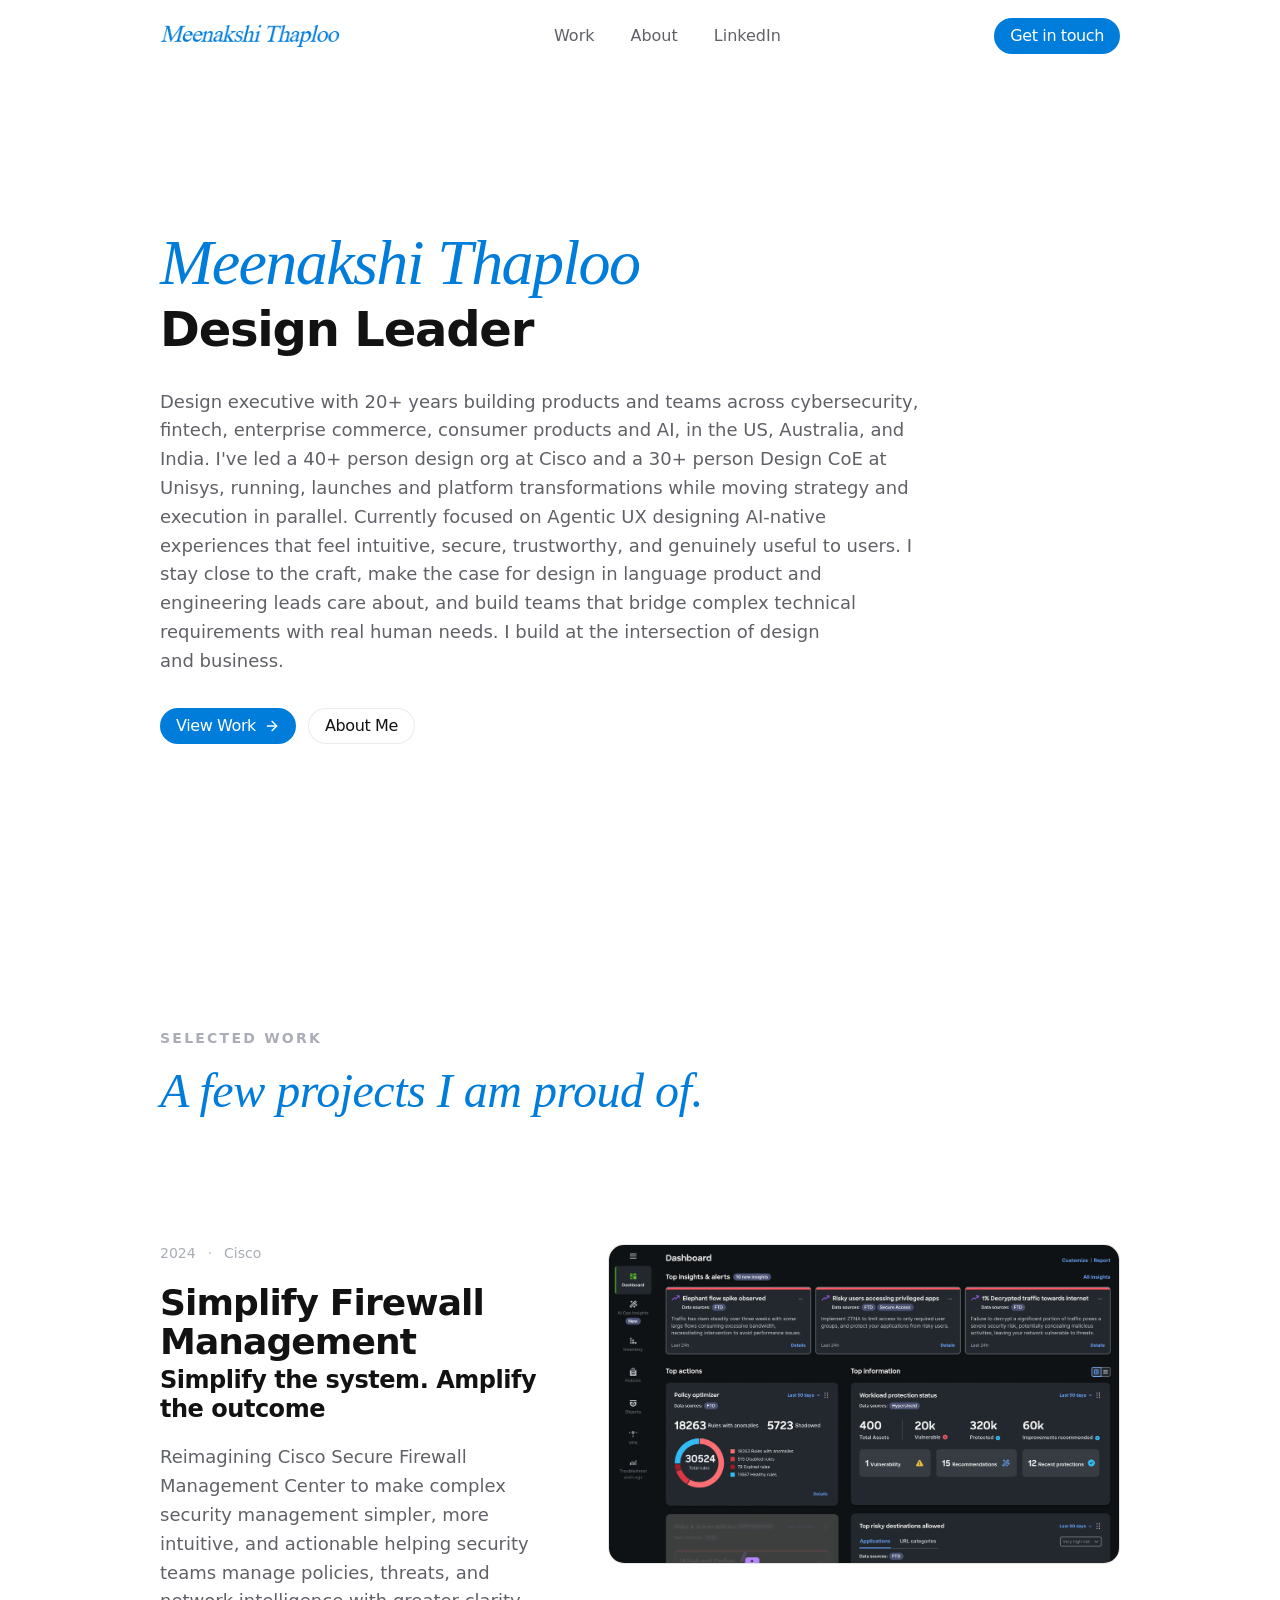
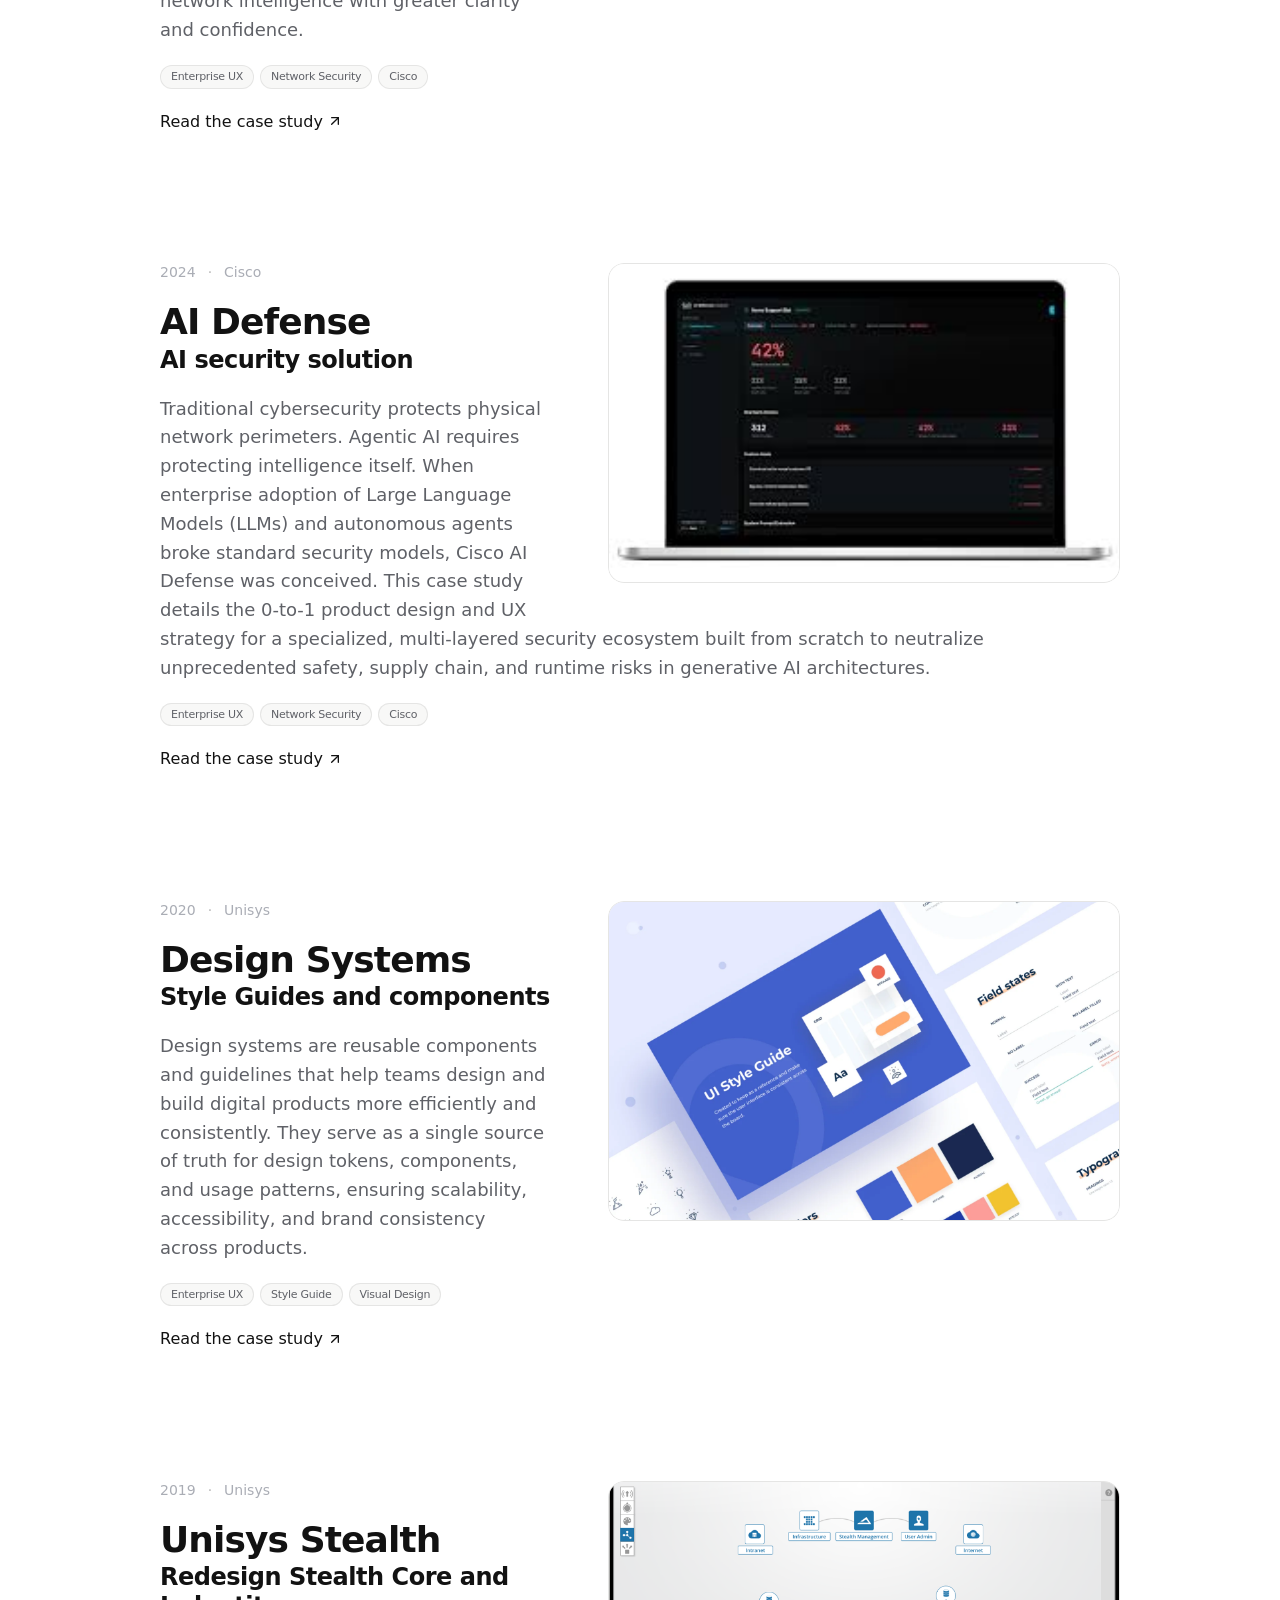
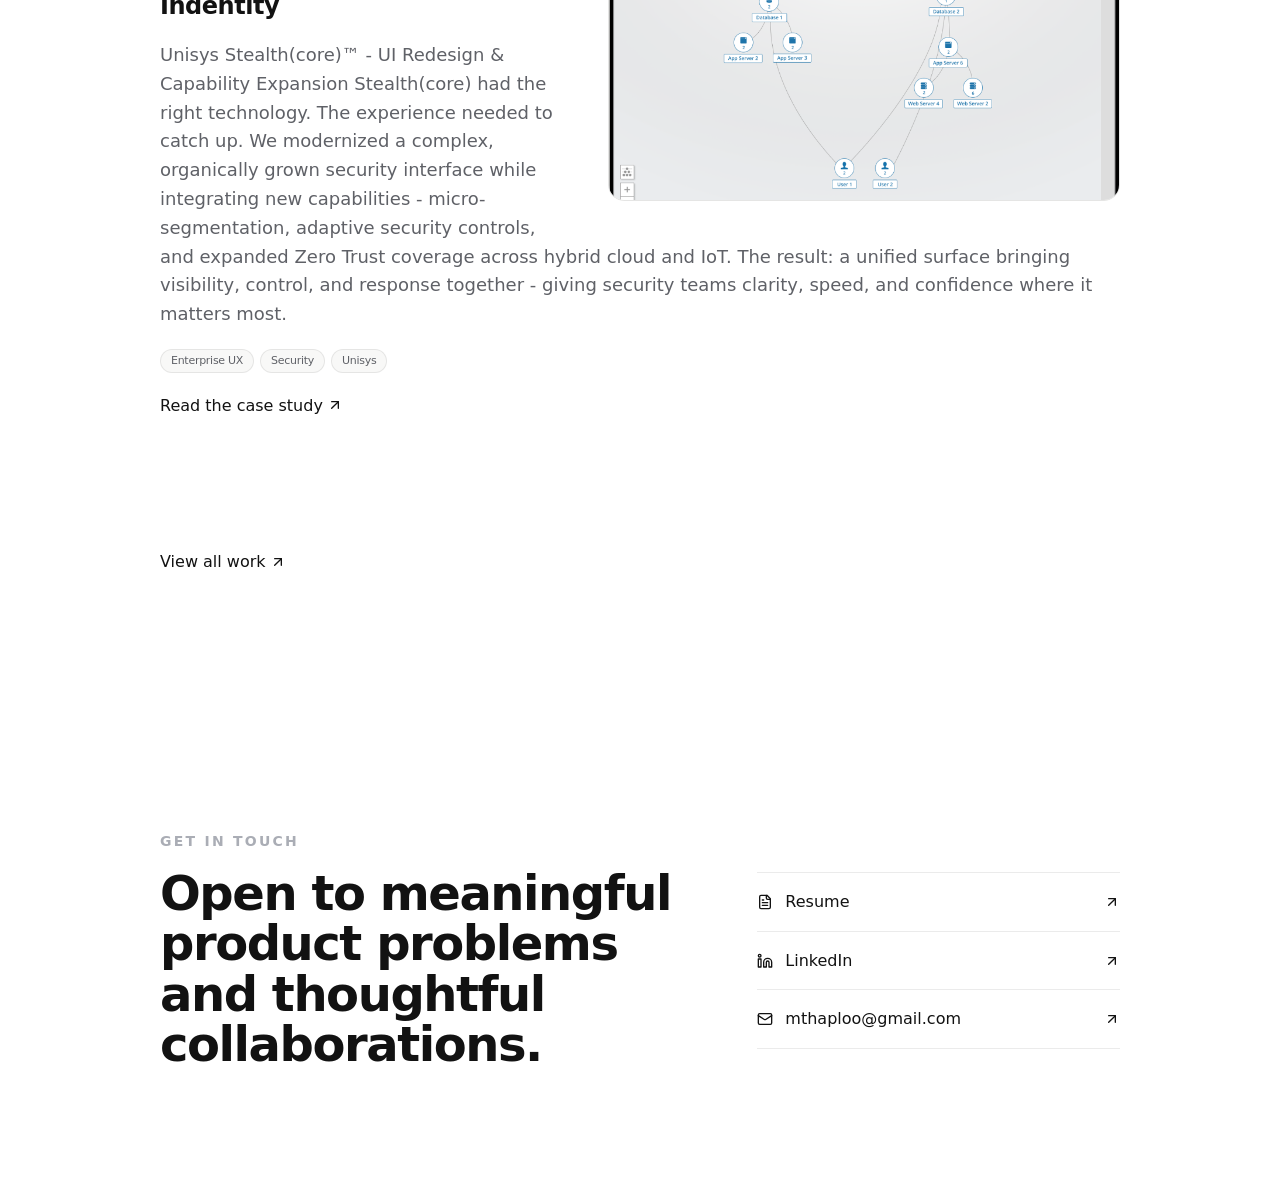
==== index.html @ efd02b39 "Baseline snapshot before case study revision" ====
<!doctype html>
<html class="__variable_6bee3b __variable_1f5468" lang="en">
  <head>
    <meta charset="utf-8" />
    <meta content="width=device-width, initial-scale=1" name="viewport" />
    <link
      data-precedence="next"
      href="./media/css/style.css"
      rel="stylesheet"
    />
    <meta
      content="#FFFFFF"
      media="(prefers-color-scheme: light)"
      name="theme-color"
    />
    <meta
      content="#FFFFFF"
      media="(prefers-color-scheme: dark)"
      name="theme-color"
    />
    <title>Meenakshi - UX Designer</title>
    <meta
      content="Portfolio of a UX designer crafting thoughtful, editorial product experiences."
      name="description"
    />
    <meta content="Meenakshi" name="author" />
    <meta
      content="UX Designer,Product Designer,Portfolio,Case Studies"
      name="keywords"
    />
    <meta content="Meenakshi" name="creator" />
    <meta content="index, follow" name="robots" />
    <meta content="index, follow, max-image-preview:large" name="googlebot" />
    <meta content="Meenakshi - UX Designer" property="og:title" />
    <meta
      content="Portfolio of a UX designer crafting thoughtful, editorial product experiences."
      property="og:description"
    />
    <meta content="https://example.com" property="og:url" />
    <meta content="en_US" property="og:locale" />
    <meta content="https://example.com/og.png" property="og:image" />
    <meta content="1200" property="og:image:width" />
    <meta content="630" property="og:image:height" />
    <meta content="website" property="og:type" />
    <meta content="summary_large_image" name="twitter:card" />
    <meta content="Meenakshi - UX Designer" name="twitter:title" />
    <meta
      content="Portfolio of a UX designer crafting thoughtful, editorial product experiences."
      name="twitter:description"
    />
    <meta content="https://example.com/og.png" name="twitter:image" />
  
<style id="custom-work-layout">
/* Custom float layout for work projects */
.work-project-article {
    display: flex;
    flex-direction: column;
}
.work-project-image-wrapper {
    order: 2;
    margin-top: 2rem;
}
.work-project-text-wrapper {
    order: 1;
}
.work-project-text-wrapper > *:not(:first-child) {
    margin-top: 1.25rem;
}

@media (min-width: 768px) {
    .work-project-article {
        display: block;
    }
    .work-project-image-wrapper {
        float: right;
        width: 58.333333%;
        padding-left: 2.5rem;
        margin-top: 0;
        margin-bottom: 1.5rem;
        order: unset;
    }
    .work-project-text-wrapper {
        order: unset;
    }
}
@media (min-width: 1024px) {
    .work-project-image-wrapper {
        padding-left: 3rem;
    }
}
</style>
</head>
  <body class="min-h-screen bg-background text-foreground">
    <a
      class="sr-only focus:not-sr-only focus:fixed focus:left-4 focus:top-4 focus:z-50 focus:rounded-md focus:bg-foreground focus:px-3 focus:py-2 focus:text-body-sm focus:text-white"
      href="./index.html#main"
    >
      Skip to content
    </a>
    <header
      class="sticky top-0 z-40 w-full transition-all duration-300 border-b border-transparent bg-background"
    >
      <div
        class="mx-auto w-full px-8 sm:px-12 lg:px-16 xl:px-20 max-w-container flex h-16 items-center justify-between md:h-[72px]"
      >
        <div class="relative">
          <a
            aria-describedby="logo-tooltip"
            aria-label="Meenakshi - home"
            class="group flex items-center"
            href="./index.html"
          >
            <img
              alt="Meenakshi"
              class="h-5 w-auto select-none transition-transform duration-500 group-hover:scale-[1.03] md:h-6"
              data-nimg="1"
              decoding="async"
              height="33"
              src="./media/images/profile-name.png"
              srcset="./media/images/profile-name.png 1x, ./media/images/profile-name.png 2x"
              style="color: transparent"
              width="66"
            />
          </a>
        </div>
        <nav aria-label="Primary" class="hidden items-center gap-1 md:flex">
          <a
            class="relative rounded-full px-4 py-2 type-ui transition-colors hover:text-accent text-muted-foreground"
            href="./work.html"
          >
            Work
          </a>
          <a
            class="relative rounded-full px-4 py-2 type-ui transition-colors hover:text-accent text-muted-foreground"
            href="./about.html"
          >
            About
          </a>
          <a
            aria-label="LinkedIn - opens in a new tab"
            class="relative rounded-full px-4 py-2 type-ui text-muted-foreground transition-colors hover:text-accent"
            href="https://www.linkedin.com/in/meenakshi-thaploo-69605a5/"
            rel="noopener noreferrer"
            target="_blank"
          >
            LinkedIn
          </a>
        </nav>
        <div class="flex items-center gap-2">
          <a
            class="items-center justify-center gap-2 whitespace-nowrap font-medium tracking-tight ring-offset-background transition-all focus-visible:outline-none focus-visible:ring-2 focus-visible:ring-ring/40 focus-visible:ring-offset-2 disabled:pointer-events-none disabled:opacity-50 [&amp;_svg]:size-4 [&amp;_svg]:shrink-0 bg-accent text-white hover:bg-accent/90 hover:text-white active:bg-accent/85 h-9 rounded-full px-4 text-base !text-white hidden md:inline-flex"
            href="./index.html#get-in-touch"
          >
            Get in touch
          </a>
          <button
            aria-controls="mobile-nav"
            aria-expanded="false"
            aria-label="Open menu"
            class="inline-flex size-10 items-center justify-center rounded-full text-foreground hover:bg-surface md:hidden"
            type="button"
          >
            <svg
              class="lucide lucide-menu size-5"
              fill="none"
              height="24"
              stroke="currentColor"
              stroke-linecap="round"
              stroke-linejoin="round"
              stroke-width="2"
              viewbox="0 0 24 24"
              width="24"
              xmlns="http://www.w3.org/2000/svg"
            >
              <line x1="4" x2="20" y1="12" y2="12"></line>
              <line x1="4" x2="20" y1="6" y2="6"></line>
              <line x1="4" x2="20" y1="18" y2="18"></line>
            </svg>
          </button>
        </div>
      </div>
      <div id="mobile-nav" class="hidden absolute top-full left-0 w-full bg-background border-b border-border flex-col py-4 px-8 shadow-lg z-50 md:hidden">
        <a class="py-3 text-base font-medium text-foreground hover:text-accent transition-colors" href="./work.html">Work</a>
        <a class="py-3 text-base font-medium text-foreground hover:text-accent transition-colors" href="./about.html">About</a>
        <a class="py-3 text-base font-medium text-foreground hover:text-accent transition-colors" href="https://www.linkedin.com/in/meenakshi-thaploo-69605a5/" rel="noopener noreferrer" target="_blank">LinkedIn</a>
        <a class="py-3 text-base font-medium text-foreground hover:text-accent transition-colors" href="./index.html#get-in-touch">Get in touch</a>
      </div>
    </header>
    <main class="relative" id="main">

      <!-- Hero -->
      <section
        class="relative flex min-h-[calc(100dvh-4rem)] flex-col overflow-hidden md:min-h-[calc(100dvh-72px)]"
      >
        <div class="flex flex-1 flex-col justify-center py-8 sm:py-10 lg:py-12">
          <div class="mx-auto w-full px-8 sm:px-12 lg:px-16 xl:px-20 max-w-container relative">
            <h1 class="font-serif text-hero-name font-normal italic tracking-tight text-balance text-accent">
              Meenakshi Thaploo
            </h1>
            <p
              aria-label="Design Leader."
              class="mt-2 max-w-3xl text-balance font-display text-editorial-heading font-semibold tracking-tight text-foreground"
            >
              Design Leader
            </p>
            <p class="type-body mt-8 max-w-3xl text-pretty">
              Design executive with 20+ years building products and teams across
              cybersecurity, fintech, enterprise commerce, consumer products and
              AI, in the US, Australia, and India. I've led a 40+ person design
              org at Cisco and a 30+ person Design CoE at Unisys, running, launches
              and platform transformations while moving strategy and execution in 
              parallel. Currently focused on Agentic UX designing AI-native 
              experiences that feel intuitive, secure, trustworthy, and genuinely
              useful to users. I stay close to the craft, make the case for design
              in language product and engineering leads care about, and build teams
              that bridge complex technical requirements with real human needs.
              I build at the intersection of design and business.
            </p>
            <div class="mt-8 flex flex-wrap items-center gap-3">
              <a
                class="inline-flex items-center justify-center gap-2 whitespace-nowrap font-medium tracking-tight ring-offset-background transition-all focus-visible:outline-none focus-visible:ring-2 focus-visible:ring-ring/40 focus-visible:ring-offset-2 disabled:pointer-events-none disabled:opacity-50 [&amp;_svg]:size-4 [&amp;_svg]:shrink-0 bg-accent text-white hover:bg-accent/90 hover:text-white active:bg-accent/85 h-9 rounded-full px-4 text-base !text-white"
                href="./work.html"
              >
                View Work
                <svg
                  aria-hidden="true"
                  class="lucide lucide-arrow-right size-4"
                  fill="none"
                  height="24"
                  stroke="currentColor"
                  stroke-linecap="round"
                  stroke-linejoin="round"
                  stroke-width="2"
                  viewbox="0 0 24 24"
                  width="24"
                  xmlns="http://www.w3.org/2000/svg"
                >
                  <path d="M5 12h14"></path>
                  <path d="m12 5 7 7-7 7"></path>
                </svg>
              </a>
              <a
                class="inline-flex items-center justify-center gap-2 whitespace-nowrap font-medium tracking-tight ring-offset-background transition-all focus-visible:outline-none focus-visible:ring-2 focus-visible:ring-ring/40 focus-visible:ring-offset-2 disabled:pointer-events-none disabled:opacity-50 [&amp;_svg]:size-4 [&amp;_svg]:shrink-0 bg-background text-foreground border border-border hover:bg-surface h-9 rounded-full px-4 text-base"
                href="./about.html"
              >
                About Me
              </a>
            </div>
          </div>
        </div>
      </section>

      <!-- Selected Work -->
      <section
        class="section scroll-mt-16 md:scroll-mt-[72px]"
        id="selected-work"
      >
        <div
          class="mx-auto w-full px-8 sm:px-12 lg:px-16 xl:px-20 max-w-container flex flex-col gap-24 sm:gap-28 md:gap-32"
        >
          <div class="">
            <p class="eyebrow">Selected Work</p>
            <h2 class="type-editorial-heading mt-4 max-w-4xl text-balance">
              A few projects I am proud of.
            </h2>
          </div>

          <!-- Work 1 -->
          <div class="">
            <a
              aria-label="Simplify Firewall Management · Simplify the system. Amplify the outcome - case study"
              class="group block cursor-pointer transition-transform duration-500 ease-out hover:-translate-y-0.5 focus-visible:outline-none focus-visible:rounded-2xl focus-visible:ring-2 focus-visible:ring-ring/40 focus-visible:ring-offset-4 focus-visible:ring-offset-background"
              href="work-01-01.html"
            >
              <article class="work-project-article group">
                <div class="work-project-image-wrapper min-w-0">
                  <div class="relative isolate overflow-hidden rounded-2xl">
                    <div
                      class="overflow-hidden transition-transform duration-700 ease-out group-hover:scale-[1.015]"
                    >
                      <div
                        class="relative w-full overflow-hidden rounded-2xl border border-border bg-surface aspect-[16/10] transition-colors duration-300 group-hover:border-foreground/15"
                      >
                        <img
                          alt="Mesh Policy 2.0 · Cisco network policy management"
                          class="object-cover"
                          data-nimg="fill"
                          decoding="async"
                          loading="lazy"
                          sizes="(min-width: 1024px) 50vw, (min-width: 768px) 50vw, 100vw"
                          src="./media/images/work-01-01.png"
                          srcset="
                            ./media/images/work-01-01.png  384w,
                            ./media/images/work-01-01.png  640w,
                            ./media/images/work-01-01.png  750w,
                            ./media/images/work-01-01.png  828w,
                            ./media/images/work-01-01.png 1080w,
                            ./media/images/work-01-01.png 1200w,
                            ./media/images/work-01-01.png 1920w,
                            ./media/images/work-01-01.png 2048w,
                            ./media/images/work-01-01.png 3840w
                          "
                          style="
                            position: absolute;
                            height: 100%;
                            width: 100%;
                            left: 0;
                            top: 0;
                            right: 0;
                            bottom: 0;
                            color: transparent;
                          "
                        />
                      </div>
                    </div>
                  </div>
                </div>
              <div class="work-project-text-wrapper">
                  <div class="flex items-center gap-3 type-metadata">
                    <span>2024</span>
                    <span aria-hidden="true" class="text-foreground/30">·</span>
                    <span>Cisco</span>
                  </div>
                  <h3 class="min-w-0 max-w-full tracking-tight">
                    <span class="type-project-title block">
                      Simplify Firewall Management
                    </span>
                    <span
                      class="mt-1 block font-display text-base font-semibold tracking-tight text-foreground sm:text-section-heading"
                    >
                      Simplify the system. Amplify the outcome
                    </span>
                  </h3>
                  <p class="max-w-full type-body text-pretty">
                    Reimagining Cisco Secure Firewall Management Center to make
                    complex security management simpler, more intuitive, and
                    actionable helping security teams manage policies, threats,
                    and network intelligence with greater clarity and
                    confidence.
                  </p>
                  <ul
                    aria-label="Project tags"
                    class="mt-1 flex flex-wrap gap-1.5"
                  >
                    <li
                      class="rounded-full border border-border bg-surface px-2.5 py-0.5 text-[11px] tracking-tight text-muted-foreground"
                    >
                      Enterprise UX
                    </li>
                    <li
                      class="rounded-full border border-border bg-surface px-2.5 py-0.5 text-[11px] tracking-tight text-muted-foreground"
                    >
                      Network Security
                    </li>
                    <li
                      class="rounded-full border border-border bg-surface px-2.5 py-0.5 text-[11px] tracking-tight text-muted-foreground"
                    >
                      Cisco
                    </li>
                  </ul>
                  <span class="mt-3 inline-flex items-center gap-1 type-ui">
                    <span class="link-underline">Read the case study</span>
                    <svg
                      aria-hidden="true"
                      class="lucide lucide-arrow-up-right size-4 transition-transform duration-300 group-hover:translate-x-0.5 group-hover:-translate-y-0.5"
                      fill="none"
                      height="24"
                      stroke="currentColor"
                      stroke-linecap="round"
                      stroke-linejoin="round"
                      stroke-width="2"
                      viewbox="0 0 24 24"
                      width="24"
                      xmlns="http://www.w3.org/2000/svg"
                    >
                      <path d="M7 7h10v10"></path>
                      <path d="M7 17 17 7"></path>
                    </svg>
                  </span>
                </div>
                
                <div style="clear: both;"></div>
              </article>
            </a>
          </div>

          <!-- Work 2 -->
          <div class="">
            <a
              aria-label="AI Defense · AI security solution - case study"
              class="group block cursor-pointer transition-transform duration-500 ease-out hover:-translate-y-0.5 focus-visible:outline-none focus-visible:rounded-2xl focus-visible:ring-2 focus-visible:ring-ring/40 focus-visible:ring-offset-4 focus-visible:ring-offset-background"
              href="work-01-02.html"
            >
              <article class="work-project-article group">
                <div class="work-project-image-wrapper min-w-0">
                  <div class="relative isolate overflow-hidden rounded-2xl">
                    <div
                      class="overflow-hidden transition-transform duration-700 ease-out group-hover:scale-[1.015]"
                    >
                      <div
                        class="relative w-full overflow-hidden rounded-2xl border border-border bg-surface aspect-[16/10] transition-colors duration-300 group-hover:border-foreground/15"
                      >
                        <img
                          alt="AI Defense · AI security solution"
                          class="object-cover"
                          data-nimg="fill"
                          decoding="async"
                          loading="lazy"
                          sizes="(min-width: 1024px) 50vw, (min-width: 768px) 50vw, 100vw"
                          src="./media/images/work-01-02.jpg"
                          srcset="
                            ./media/images/work-01-02.jpg  384w,
                            ./media/images/work-01-02.jpg  640w,
                            ./media/images/work-01-02.jpg  750w,
                            ./media/images/work-01-02.jpg  828w,
                            ./media/images/work-01-02.jpg 1080w,
                            ./media/images/work-01-02.jpg 1200w,
                            ./media/images/work-01-02.jpg 1920w,
                            ./media/images/work-01-02.jpg 2048w,
                            ./media/images/work-01-02.jpg 3840w
                          "
                          style="
                            position: absolute;
                            height: 100%;
                            width: 100%;
                            left: 0;
                            top: 0;
                            right: 0;
                            bottom: 0;
                            color: transparent;
                          "
                        />
                      </div>
                    </div>
                  </div>
                </div>
              <div class="work-project-text-wrapper">
                  <div class="flex items-center gap-3 type-metadata">
                    <span>2024</span>
                    <span aria-hidden="true" class="text-foreground/30">·</span>
                    <span>Cisco</span>
                  </div>
                  <h3 class="min-w-0 max-w-full tracking-tight">
                    <span class="type-project-title block">AI Defense</span>
                    <span
                      class="mt-1 block font-display text-base font-semibold tracking-tight text-foreground sm:text-section-heading"
                    >
                      AI security solution
                    </span>
                  </h3>
                  <p class="max-w-full type-body text-pretty">
                    Traditional cybersecurity protects physical network
                    perimeters. Agentic AI requires protecting intelligence
                    itself. When enterprise adoption of Large Language Models
                    (LLMs) and autonomous agents broke standard security models,
                    Cisco AI Defense was conceived. This case study details the
                    0-to-1 product design and UX strategy for a specialized,
                    multi-layered security ecosystem built from scratch to
                    neutralize unprecedented safety, supply chain, and runtime
                    risks in generative AI architectures.
                  </p>
                  <ul
                    aria-label="Project tags"
                    class="mt-1 flex flex-wrap gap-1.5"
                  >
                    <li
                      class="rounded-full border border-border bg-surface px-2.5 py-0.5 text-[11px] tracking-tight text-muted-foreground"
                    >
                      Enterprise UX
                    </li>
                    <li
                      class="rounded-full border border-border bg-surface px-2.5 py-0.5 text-[11px] tracking-tight text-muted-foreground"
                    >
                      Network Security
                    </li>
                    <li
                      class="rounded-full border border-border bg-surface px-2.5 py-0.5 text-[11px] tracking-tight text-muted-foreground"
                    >
                      Cisco
                    </li>
                  </ul>
                  <span class="mt-3 inline-flex items-center gap-1 type-ui">
                    <span class="link-underline">Read the case study</span>
                    <svg
                      aria-hidden="true"
                      class="lucide lucide-arrow-up-right size-4 transition-transform duration-300 group-hover:translate-x-0.5 group-hover:-translate-y-0.5"
                      fill="none"
                      height="24"
                      stroke="currentColor"
                      stroke-linecap="round"
                      stroke-linejoin="round"
                      stroke-width="2"
                      viewbox="0 0 24 24"
                      width="24"
                      xmlns="http://www.w3.org/2000/svg"
                    >
                      <path d="M7 7h10v10"></path>
                      <path d="M7 17 17 7"></path>
                    </svg>
                  </span>
                </div>
                
                <div style="clear: both;"></div>
              </article>
            </a>
          </div>

          <!-- Work 3 -->
          <div class="">
            <a
              aria-label="Design Systems · Case Study"
              class="group block cursor-pointer transition-transform duration-500 ease-out hover:-translate-y-0.5 focus-visible:outline-none focus-visible:rounded-2xl focus-visible:ring-2 focus-visible:ring-ring/40 focus-visible:ring-offset-4 focus-visible:ring-offset-background"
              href="work-02-01.html"
            >
              <article class="work-project-article group">
                <div class="work-project-image-wrapper min-w-0">
                  <div class="relative isolate overflow-hidden rounded-2xl">
                    <div
                      class="overflow-hidden transition-transform duration-700 ease-out group-hover:scale-[1.015]"
                    >
                      <div
                        class="relative w-full overflow-hidden rounded-2xl border border-border bg-surface aspect-[16/10] transition-colors duration-300 group-hover:border-foreground/15"
                      >
                        <img
                          alt="Design System"
                          class="object-cover"
                          data-nimg="fill"
                          decoding="async"
                          loading="lazy"
                          sizes="(min-width: 1024px) 50vw, (min-width: 768px) 50vw, 100vw"
                          src="./media/images/work-02-01.webp"
                          srcset="
                            ./media/images/work-02-01.webp  384w,
                            ./media/images/work-02-01.webp  640w,
                            ./media/images/work-02-01.webp  750w,
                            ./media/images/work-02-01.webp  828w,
                            ./media/images/work-02-01.webp 1080w,
                            ./media/images/work-02-01.webp 1200w,
                            ./media/images/work-02-01.webp 1920w,
                            ./media/images/work-02-01.webp 2048w,
                            ./media/images/work-02-01.webp 3840w
                          "
                          style="
                            position: absolute;
                            height: 100%;
                            width: 100%;
                            left: 0;
                            top: 0;
                            right: 0;
                            bottom: 0;
                            color: transparent;
                          "
                        />
                      </div>
                    </div>
                  </div>
                </div>
              <div class="work-project-text-wrapper">
                  <div class="flex items-center gap-3 type-metadata">
                    <span>2020</span>
                    <span aria-hidden="true" class="text-foreground/30">·</span>
                    <span>Unisys</span>
                  </div>
                  <h3 class="min-w-0 max-w-full tracking-tight">
                    <span class="type-project-title block">Design Systems</span>
                    <span
                      class="mt-1 block font-display text-base font-semibold tracking-tight text-foreground sm:text-section-heading"
                    >
                      Style Guides and components
                    </span>
                  </h3>
                  <p class="max-w-full type-body text-pretty">
                    Design systems are reusable components and guidelines that
                    help teams design and build digital products more
                    efficiently and consistently. They serve as a single source
                    of truth for design tokens, components, and usage patterns,
                    ensuring scalability, accessibility, and brand consistency
                    across products.
                  </p>
                  <ul
                    aria-label="Project tags"
                    class="mt-1 flex flex-wrap gap-1.5"
                  >
                    <li
                      class="rounded-full border border-border bg-surface px-2.5 py-0.5 text-[11px] tracking-tight text-muted-foreground"
                    >
                      Enterprise UX
                    </li>
                    <li
                      class="rounded-full border border-border bg-surface px-2.5 py-0.5 text-[11px] tracking-tight text-muted-foreground"
                    >
                      Style Guide
                    </li>
                    <li
                      class="rounded-full border border-border bg-surface px-2.5 py-0.5 text-[11px] tracking-tight text-muted-foreground"
                    >
                      Visual Design
                    </li>
                  </ul>
                  <span class="mt-3 inline-flex items-center gap-1 type-ui">
                    <span class="link-underline">Read the case study</span>
                    <svg
                      aria-hidden="true"
                      class="lucide lucide-arrow-up-right size-4 transition-transform duration-300 group-hover:translate-x-0.5 group-hover:-translate-y-0.5"
                      fill="none"
                      height="24"
                      stroke="currentColor"
                      stroke-linecap="round"
                      stroke-linejoin="round"
                      stroke-width="2"
                      viewbox="0 0 24 24"
                      width="24"
                      xmlns="http://www.w3.org/2000/svg"
                    >
                      <path d="M7 7h10v10"></path>
                      <path d="M7 17 17 7"></path>
                    </svg>
                  </span>
                </div>
                
                <div style="clear: both;"></div>
              </article>
            </a>
          </div>

          <!-- Work 4 -->
          <div class="">
            <a
              aria-label="Unisys Stealth · Instructional Design"
              class="group block cursor-pointer transition-transform duration-500 ease-out hover:-translate-y-0.5 focus-visible:outline-none focus-visible:rounded-2xl focus-visible:ring-2 focus-visible:ring-ring/40 focus-visible:ring-offset-4 focus-visible:ring-offset-background"
              href="work-01-04.html"
            >
              <article class="work-project-article group">
                <div class="work-project-image-wrapper min-w-0">
                  <div class="relative isolate overflow-hidden rounded-2xl">
                    <div
                      class="overflow-hidden transition-transform duration-700 ease-out group-hover:scale-[1.015]"
                    >
                      <div
                        class="relative w-full overflow-hidden rounded-2xl border border-border bg-surface aspect-[16/10] transition-colors duration-300 group-hover:border-foreground/15"
                      >
                        <img
                          alt="Financial Literacy Toolkit · workshop design"
                          class="object-cover"
                          data-nimg="fill"
                          decoding="async"
                          loading="lazy"
                          sizes="(min-width: 1024px) 50vw, (min-width: 768px) 50vw, 100vw"
                          src="./media/images/work-01-04.png"
                          srcset="
                            ./media/images/work-01-04.png  384w,
                            ./media/images/work-01-04.png  640w,
                            ./media/images/work-01-04.png  750w,
                            ./media/images/work-01-04.png  828w,
                            ./media/images/work-01-04.png 1080w,
                            ./media/images/work-01-04.png 1200w,
                            ./media/images/work-01-04.png 1920w,
                            ./media/images/work-01-04.png 2048w,
                            ./media/images/work-01-04.png 3840w
                          "
                          style="
                            position: absolute;
                            height: 100%;
                            width: 100%;
                            left: 0;
                            top: 0;
                            right: 0;
                            bottom: 0;
                            color: transparent;
                          "
                        />
                      </div>
                    </div>
                  </div>
                </div>
              <div class="work-project-text-wrapper">
                  <div class="flex items-center gap-3 type-metadata">
                    <span>2019</span>
                    <span aria-hidden="true" class="text-foreground/30">·</span>
                    <span>Unisys</span>
                  </div>
                  <h3 class="min-w-0 max-w-full tracking-tight">
                    <span class="type-project-title block">Unisys Stealth</span>
                    <span
                      class="mt-1 block font-display text-base font-semibold tracking-tight text-foreground sm:text-section-heading"
                    >
                      Redesign Stealth Core and Indentity
                    </span>
                  </h3>
                  <p class="max-w-full type-body text-pretty">
                    Unisys Stealth(core)&trade; - UI Redesign & Capability
                    Expansion Stealth(core) had the right technology. The
                    experience needed to catch up. We modernized a complex,
                    organically grown security interface while integrating new
                    capabilities - micro-segmentation, adaptive security
                    controls, and expanded Zero Trust coverage across hybrid
                    cloud and IoT. The result: a unified surface bringing
                    visibility, control, and response together - giving security
                    teams clarity, speed, and confidence where it matters most.
                  </p>
                  <ul
                    aria-label="Project tags"
                    class="mt-1 flex flex-wrap gap-1.5"
                  >
                    <li
                      class="rounded-full border border-border bg-surface px-2.5 py-0.5 text-[11px] tracking-tight text-muted-foreground"
                    >
                      Enterprise UX
                    </li>
                    <li
                      class="rounded-full border border-border bg-surface px-2.5 py-0.5 text-[11px] tracking-tight text-muted-foreground"
                    >
                      Security
                    </li>
                    <li
                      class="rounded-full border border-border bg-surface px-2.5 py-0.5 text-[11px] tracking-tight text-muted-foreground"
                    >
                      Unisys
                    </li>
                  </ul>
                  <span class="mt-3 inline-flex items-center gap-1 type-ui">
                    <span class="link-underline">Read the case study</span>
                    <svg
                      aria-hidden="true"
                      class="lucide lucide-arrow-up-right size-4 transition-transform duration-300 group-hover:translate-x-0.5 group-hover:-translate-y-0.5"
                      fill="none"
                      height="24"
                      stroke="currentColor"
                      stroke-linecap="round"
                      stroke-linejoin="round"
                      stroke-width="2"
                      viewbox="0 0 24 24"
                      width="24"
                      xmlns="http://www.w3.org/2000/svg"
                    >
                      <path d="M7 7h10v10"></path>
                      <path d="M7 17 17 7"></path>
                    </svg>
                  </span>
                </div>
                
                <div style="clear: both;"></div>
              </article>
            </a>
          </div>

          <!-- Link to all work -->
          <div class="">
            <a
              class="group inline-flex items-center gap-1 type-ui"
              href="./work.html"
            >
              <span class="link-underline">View all work</span>
              <svg
                aria-hidden="true"
                class="lucide lucide-arrow-up-right size-4 transition-transform duration-300 group-hover:translate-x-0.5 group-hover:-translate-y-0.5"
                fill="none"
                height="24"
                stroke="currentColor"
                stroke-linecap="round"
                stroke-linejoin="round"
                stroke-width="2"
                viewbox="0 0 24 24"
                width="24"
                xmlns="http://www.w3.org/2000/svg"
              >
                <path d="M7 7h10v10"></path>
                <path d="M7 17 17 7"></path>
              </svg>
            </a>
          </div>
        </div>
      </section>

      <!-- Get in touch -->
      <section class="section scroll-mt-20 md:scroll-mt-24" id="get-in-touch">
        <div
          class="mx-auto w-full px-8 sm:px-12 lg:px-16 xl:px-20 max-w-container"
        >
          <div class="grid gap-12 md:grid-cols-12 md:gap-x-10 lg:gap-x-16">
            <div class="md:col-span-7">
              <p class="eyebrow">Get in touch</p>
              <h2
                class="type-page-title mt-4 max-w-2xl text-balance font-semibold"
              >
                Open to meaningful product problems and thoughtful
                collaborations.
              </h2>
            </div>
            <div class="md:col-span-5 md:pt-8 lg:pt-10">
              <ul class="divide-y divide-border border-y border-border">
                <li>
                  <a
                    class="group flex items-center justify-between gap-4 py-4 type-ui transition-colors hover:text-accent"
                    download="Meenakshi-Resume.pdf"
                    href="media/pdf/resume-meenakshi.pdf"
                  >
                    <span class="flex items-center gap-3">
                      <svg
                        aria-hidden="true"
                        class="lucide lucide-file-text size-4 shrink-0"
                        fill="none"
                        height="24"
                        stroke="currentColor"
                        stroke-linecap="round"
                        stroke-linejoin="round"
                        stroke-width="2"
                        viewbox="0 0 24 24"
                        width="24"
                        xmlns="http://www.w3.org/2000/svg"
                      >
                        <path
                          d="M15 2H6a2 2 0 0 0-2 2v16a2 2 0 0 0 2 2h12a2 2 0 0 0 2-2V7Z"
                        ></path>
                        <path d="M14 2v4a2 2 0 0 0 2 2h4"></path>
                        <path d="M10 9H8"></path>
                        <path d="M16 13H8"></path>
                        <path d="M16 17H8"></path>
                      </svg>
                      <span>Resume</span>
                    </span>
                    <svg
                      aria-hidden="true"
                      class="lucide lucide-arrow-up-right size-4 shrink-0 transition-transform duration-300 group-hover:translate-x-0.5 group-hover:-translate-y-0.5"
                      fill="none"
                      height="24"
                      stroke="currentColor"
                      stroke-linecap="round"
                      stroke-linejoin="round"
                      stroke-width="2"
                      viewbox="0 0 24 24"
                      width="24"
                      xmlns="http://www.w3.org/2000/svg"
                    >
                      <path d="M7 7h10v10"></path>
                      <path d="M7 17 17 7"></path>
                    </svg>
                  </a>
                </li>
                <li>
                  <a
                    aria-label="LinkedIn - opens in a new tab"
                    class="group flex items-center justify-between gap-4 py-4 type-ui transition-colors hover:text-accent"
                    href="https://www.linkedin.com/in/meenakshi-thaploo-69605a5/"
                    rel="noopener noreferrer"
                    target="_blank"
                  >
                    <span class="flex items-center gap-3">
                      <svg
                        aria-hidden="true"
                        class="lucide lucide-linkedin size-4 shrink-0"
                        fill="none"
                        height="24"
                        stroke="currentColor"
                        stroke-linecap="round"
                        stroke-linejoin="round"
                        stroke-width="2"
                        viewbox="0 0 24 24"
                        width="24"
                        xmlns="http://www.w3.org/2000/svg"
                      >
                        <path
                          d="M16 8a6 6 0 0 1 6 6v7h-4v-7a2 2 0 0 0-2-2 2 2 0 0 0-2 2v7h-4v-7a6 6 0 0 1 6-6z"
                        ></path>
                        <rect height="12" width="4" x="2" y="9"></rect>
                        <circle cx="4" cy="4" r="2"></circle>
                      </svg>
                      <span>LinkedIn</span>
                    </span>
                    <svg
                      aria-hidden="true"
                      class="lucide lucide-arrow-up-right size-4 shrink-0 transition-transform duration-300 group-hover:translate-x-0.5 group-hover:-translate-y-0.5"
                      fill="none"
                      height="24"
                      stroke="currentColor"
                      stroke-linecap="round"
                      stroke-linejoin="round"
                      stroke-width="2"
                      viewbox="0 0 24 24"
                      width="24"
                      xmlns="http://www.w3.org/2000/svg"
                    >
                      <path d="M7 7h10v10"></path>
                      <path d="M7 17 17 7"></path>
                    </svg>
                  </a>
                </li>
                <li>
                  <a
                    aria-label="LinkedIn - opens in a new tab"
                    class="group flex items-center justify-between gap-4 py-4 type-ui transition-colors hover:text-accent"
                    href="mailto:mthaploo@gmail.com"
                    rel="noopener noreferrer"
                    target="_blank"
                  >
                    <span class="flex items-center gap-3">
                      <svg
                        aria-hidden="true"
                        class="lucide lucide-mail size-4 shrink-0"
                        fill="none"
                        height="24"
                        stroke="currentColor"
                        stroke-linecap="round"
                        stroke-linejoin="round"
                        stroke-width="2"
                        viewbox="0 0 24 24"
                        width="24"
                        xmlns="http://www.w3.org/2000/svg"
                      >
                        <rect height="16" rx="2" width="20" x="2" y="4"></rect>
                        <path d="m22 7-8.97 5.7a1.94 1.94 0 0 1-2.06 0L2 7"></path>
                      </svg>
                      <span class="link-underline">mthaploo@gmail.com</span>
                    </span>
                    <svg
                      aria-hidden="true"
                      class="lucide lucide-arrow-up-right size-4 shrink-0 transition-transform duration-300 group-hover:translate-x-0.5 group-hover:-translate-y-0.5"
                      fill="none"
                      height="24"
                      stroke="currentColor"
                      stroke-linecap="round"
                      stroke-linejoin="round"
                      stroke-width="2"
                      viewbox="0 0 24 24"
                      width="24"
                      xmlns="http://www.w3.org/2000/svg"
                    >
                      <path d="M7 7h10v10"></path>
                      <path d="M7 17 17 7"></path>
                    </svg>
                  </a>
                </li>
              </ul>
            </div>
          </div>
        </div>
      </section>
    </main>
    <script src="./media/js/menu.js"></script>
  </body>
</html>
---- media/css/style.css ----
@font-face{font-family:Poppins;font-style:normal;font-weight:400;font-display:swap;src:url(/_next/static/media/034d78ad42e9620c-s.woff2) format("woff2");unicode-range:u+0900-097f,u+1cd0-1cf9,u+200c-200d,u+20a8,u+20b9,u+20f0,u+25cc,u+a830-a839,u+a8e0-a8ff,u+11b00-11b09}@font-face{font-family:Poppins;font-style:normal;font-weight:400;font-display:swap;src:url(/_next/static/media/fe0777f1195381cb-s.woff2) format("woff2");unicode-range:u+0100-02ba,u+02bd-02c5,u+02c7-02cc,u+02ce-02d7,u+02dd-02ff,u+0304,u+0308,u+0329,u+1d00-1dbf,u+1e00-1e9f,u+1ef2-1eff,u+2020,u+20a0-20ab,u+20ad-20c0,u+2113,u+2c60-2c7f,u+a720-a7ff}@font-face{font-family:Poppins;font-style:normal;font-weight:400;font-display:swap;src:url(/_next/static/media/eafabf029ad39a43-s.p.woff2) format("woff2");unicode-range:u+00??,u+0131,u+0152-0153,u+02bb-02bc,u+02c6,u+02da,u+02dc,u+0304,u+0308,u+0329,u+2000-206f,u+20ac,u+2122,u+2191,u+2193,u+2212,u+2215,u+feff,u+fffd}@font-face{font-family:Poppins;font-style:normal;font-weight:500;font-display:swap;src:url(/_next/static/media/db911767852bc875-s.woff2) format("woff2");unicode-range:u+0900-097f,u+1cd0-1cf9,u+200c-200d,u+20a8,u+20b9,u+20f0,u+25cc,u+a830-a839,u+a8e0-a8ff,u+11b00-11b09}@font-face{font-family:Poppins;font-style:normal;font-weight:500;font-display:swap;src:url(/_next/static/media/f10b8e9d91f3edcb-s.woff2) format("woff2");unicode-range:u+0100-02ba,u+02bd-02c5,u+02c7-02cc,u+02ce-02d7,u+02dd-02ff,u+0304,u+0308,u+0329,u+1d00-1dbf,u+1e00-1e9f,u+1ef2-1eff,u+2020,u+20a0-20ab,u+20ad-20c0,u+2113,u+2c60-2c7f,u+a720-a7ff}@font-face{font-family:Poppins;font-style:normal;font-weight:500;font-display:swap;src:url(/_next/static/media/8888a3826f4a3af4-s.p.woff2) format("woff2");unicode-range:u+00??,u+0131,u+0152-0153,u+02bb-02bc,u+02c6,u+02da,u+02dc,u+0304,u+0308,u+0329,u+2000-206f,u+20ac,u+2122,u+2191,u+2193,u+2212,u+2215,u+feff,u+fffd}@font-face{font-family:Poppins;font-style:normal;font-weight:600;font-display:swap;src:url(/_next/static/media/29e7bbdce9332268-s.woff2) format("woff2");unicode-range:u+0900-097f,u+1cd0-1cf9,u+200c-200d,u+20a8,u+20b9,u+20f0,u+25cc,u+a830-a839,u+a8e0-a8ff,u+11b00-11b09}@font-face{font-family:Poppins;font-style:normal;font-weight:600;font-display:swap;src:url(/_next/static/media/c3bc380753a8436c-s.woff2) format("woff2");unicode-range:u+0100-02ba,u+02bd-02c5,u+02c7-02cc,u+02ce-02d7,u+02dd-02ff,u+0304,u+0308,u+0329,u+1d00-1dbf,u+1e00-1e9f,u+1ef2-1eff,u+2020,u+20a0-20ab,u+20ad-20c0,u+2113,u+2c60-2c7f,u+a720-a7ff}@font-face{font-family:Poppins;font-style:normal;font-weight:600;font-display:swap;src:url(/_next/static/media/0484562807a97172-s.p.woff2) format("woff2");unicode-range:u+00??,u+0131,u+0152-0153,u+02bb-02bc,u+02c6,u+02da,u+02dc,u+0304,u+0308,u+0329,u+2000-206f,u+20ac,u+2122,u+2191,u+2193,u+2212,u+2215,u+feff,u+fffd}@font-face{font-family:Poppins;font-style:normal;font-weight:700;font-display:swap;src:url(/_next/static/media/29a4aea02fdee119-s.woff2) format("woff2");unicode-range:u+0900-097f,u+1cd0-1cf9,u+200c-200d,u+20a8,u+20b9,u+20f0,u+25cc,u+a830-a839,u+a8e0-a8ff,u+11b00-11b09}@font-face{font-family:Poppins;font-style:normal;font-weight:700;font-display:swap;src:url(/_next/static/media/a1386beebedccca4-s.woff2) format("woff2");unicode-range:u+0100-02ba,u+02bd-02c5,u+02c7-02cc,u+02ce-02d7,u+02dd-02ff,u+0304,u+0308,u+0329,u+1d00-1dbf,u+1e00-1e9f,u+1ef2-1eff,u+2020,u+20a0-20ab,u+20ad-20c0,u+2113,u+2c60-2c7f,u+a720-a7ff}@font-face{font-family:Poppins;font-style:normal;font-weight:700;font-display:swap;src:url(/_next/static/media/b957ea75a84b6ea7-s.p.woff2) format("woff2");unicode-range:u+00??,u+0131,u+0152-0153,u+02bb-02bc,u+02c6,u+02da,u+02dc,u+0304,u+0308,u+0329,u+2000-206f,u+20ac,u+2122,u+2191,u+2193,u+2212,u+2215,u+feff,u+fffd}@font-face{font-family:Poppins Fallback;src:local("Arial");ascent-override:93.62%;descent-override:31.21%;line-gap-override:8.92%;size-adjust:112.16%}.__className_6bee3b{font-family:Poppins,Poppins Fallback;font-style:normal}.__variable_6bee3b{--font-display:"Poppins","Poppins Fallback"}@font-face{font-family:"Instrument Serif";font-style:italic;font-weight:400;font-display:swap;src:url(/_next/static/media/5ece437c7024c161-s.woff2) format("woff2");unicode-range:u+0100-02ba,u+02bd-02c5,u+02c7-02cc,u+02ce-02d7,u+02dd-02ff,u+0304,u+0308,u+0329,u+1d00-1dbf,u+1e00-1e9f,u+1ef2-1eff,u+2020,u+20a0-20ab,u+20ad-20c0,u+2113,u+2c60-2c7f,u+a720-a7ff}@font-face{font-family:"Instrument Serif";font-style:italic;font-weight:400;font-display:swap;src:url(/_next/static/media/9cc5b37ab1350db7-s.p.woff2) format("woff2");unicode-range:u+00??,u+0131,u+0152-0153,u+02bb-02bc,u+02c6,u+02da,u+02dc,u+0304,u+0308,u+0329,u+2000-206f,u+20ac,u+2122,u+2191,u+2193,u+2212,u+2215,u+feff,u+fffd}@font-face{font-family:"Instrument Serif";font-style:normal;font-weight:400;font-display:swap;src:url(/_next/static/media/35f3de0ebb1cfc70-s.woff2) format("woff2");unicode-range:u+0100-02ba,u+02bd-02c5,u+02c7-02cc,u+02ce-02d7,u+02dd-02ff,u+0304,u+0308,u+0329,u+1d00-1dbf,u+1e00-1e9f,u+1ef2-1eff,u+2020,u+20a0-20ab,u+20ad-20c0,u+2113,u+2c60-2c7f,u+a720-a7ff}@font-face{font-family:"Instrument Serif";font-style:normal;font-weight:400;font-display:swap;src:url(/_next/static/media/e6099e249fd938cc-s.p.woff2) format("woff2");unicode-range:u+00??,u+0131,u+0152-0153,u+02bb-02bc,u+02c6,u+02da,u+02dc,u+0304,u+0308,u+0329,u+2000-206f,u+20ac,u+2122,u+2191,u+2193,u+2212,u+2215,u+feff,u+fffd}@font-face{font-family:"Instrument Serif Fallback";src:local("Times New Roman");ascent-override:117.94%;descent-override:36.93%;line-gap-override:0.00%;size-adjust:83.94%}.__className_1f5468{font-family:"Instrument Serif","Instrument Serif Fallback";font-weight:400}.__variable_1f5468{--font-serif:"Instrument Serif","Instrument Serif Fallback"}*,:after,:before{--tw-border-spacing-x:0;--tw-border-spacing-y:0;--tw-translate-x:0;--tw-translate-y:0;--tw-rotate:0;--tw-skew-x:0;--tw-skew-y:0;--tw-scale-x:1;--tw-scale-y:1;--tw-pan-x: ;--tw-pan-y: ;--tw-pinch-zoom: ;--tw-scroll-snap-strictness:proximity;--tw-gradient-from-position: ;--tw-gradient-via-position: ;--tw-gradient-to-position: ;--tw-ordinal: ;--tw-slashed-zero: ;--tw-numeric-figure: ;--tw-numeric-spacing: ;--tw-numeric-fraction: ;--tw-ring-inset: ;--tw-ring-offset-width:0px;--tw-ring-offset-color:#fff;--tw-ring-color:rgb(59 130 246/0.5);--tw-ring-offset-shadow:0 0 #0000;--tw-ring-shadow:0 0 #0000;--tw-shadow:0 0 #0000;--tw-shadow-colored:0 0 #0000;--tw-blur: ;--tw-brightness: ;--tw-contrast: ;--tw-grayscale: ;--tw-hue-rotate: ;--tw-invert: ;--tw-saturate: ;--tw-sepia: ;--tw-drop-shadow: ;--tw-backdrop-blur: ;--tw-backdrop-brightness: ;--tw-backdrop-contrast: ;--tw-backdrop-grayscale: ;--tw-backdrop-hue-rotate: ;--tw-backdrop-invert: ;--tw-backdrop-opacity: ;--tw-backdrop-saturate: ;--tw-backdrop-sepia: ;--tw-contain-size: ;--tw-contain-layout: ;--tw-contain-paint: ;--tw-contain-style: }::backdrop{--tw-border-spacing-x:0;--tw-border-spacing-y:0;--tw-translate-x:0;--tw-translate-y:0;--tw-rotate:0;--tw-skew-x:0;--tw-skew-y:0;--tw-scale-x:1;--tw-scale-y:1;--tw-pan-x: ;--tw-pan-y: ;--tw-pinch-zoom: ;--tw-scroll-snap-strictness:proximity;--tw-gradient-from-position: ;--tw-gradient-via-position: ;--tw-gradient-to-position: ;--tw-ordinal: ;--tw-slashed-zero: ;--tw-numeric-figure: ;--tw-numeric-spacing: ;--tw-numeric-fraction: ;--tw-ring-inset: ;--tw-ring-offset-width:0px;--tw-ring-offset-color:#fff;--tw-ring-color:rgb(59 130 246/0.5);--tw-ring-offset-shadow:0 0 #0000;--tw-ring-shadow:0 0 #0000;--tw-shadow:0 0 #0000;--tw-shadow-colored:0 0 #0000;--tw-blur: ;--tw-brightness: ;--tw-contrast: ;--tw-grayscale: ;--tw-hue-rotate: ;--tw-invert: ;--tw-saturate: ;--tw-sepia: ;--tw-drop-shadow: ;--tw-backdrop-blur: ;--tw-backdrop-brightness: ;--tw-backdrop-contrast: ;--tw-backdrop-grayscale: ;--tw-backdrop-hue-rotate: ;--tw-backdrop-invert: ;--tw-backdrop-opacity: ;--tw-backdrop-saturate: ;--tw-backdrop-sepia: ;--tw-contain-size: ;--tw-contain-layout: ;--tw-contain-paint: ;--tw-contain-style: }/*
! tailwindcss v3.4.19 | MIT License | https://tailwindcss.com
*/*,:after,:before{box-sizing:border-box;border:0 solid #e5e7eb}:after,:before{--tw-content:""}:host,html{line-height:1.5;-webkit-text-size-adjust:100%;-moz-tab-size:4;-o-tab-size:4;tab-size:4;font-family:-apple-system,BlinkMacSystemFont,SF Pro Display,SF Pro Text,Segoe UI,system-ui,sans-serif;font-feature-settings:normal;font-variation-settings:normal;-webkit-tap-highlight-color:transparent}body{margin:0;line-height:inherit}hr{height:0;color:inherit;border-top-width:1px}abbr:where([title]){-webkit-text-decoration:underline dotted;text-decoration:underline dotted}h1,h2,h3,h4,h5,h6{font-size:inherit;font-weight:inherit}a{color:inherit;text-decoration:inherit}b,strong{font-weight:bolder}code,kbd,pre,samp{font-family:ui-monospace,SFMono-Regular,Menlo,monospace;font-feature-settings:normal;font-variation-settings:normal;font-size:1em}small{font-size:80%}sub,sup{font-size:75%;line-height:0;position:relative;vertical-align:baseline}sub{bottom:-.25em}sup{top:-.5em}table{text-indent:0;border-color:inherit;border-collapse:collapse}button,input,optgroup,select,textarea{font-family:inherit;font-feature-settings:inherit;font-variation-settings:inherit;font-size:100%;font-weight:inherit;line-height:inherit;letter-spacing:inherit;color:inherit;margin:0;padding:0}button,select{text-transform:none}button,input:where([type=button]),input:where([type=reset]),input:where([type=submit]){-webkit-appearance:button;background-color:transparent;background-image:none}:-moz-focusring{outline:auto}:-moz-ui-invalid{box-shadow:none}progress{vertical-align:baseline}::-webkit-inner-spin-button,::-webkit-outer-spin-button{height:auto}[type=search]{-webkit-appearance:textfield;outline-offset:-2px}::-webkit-search-decoration{-webkit-appearance:none}::-webkit-file-upload-button{-webkit-appearance:button;font:inherit}summary{display:list-item}blockquote,dd,dl,figure,h1,h2,h3,h4,h5,h6,hr,p,pre{margin:0}fieldset{margin:0}fieldset,legend{padding:0}menu,ol,ul{list-style:none;margin:0;padding:0}dialog{padding:0}textarea{resize:vertical}input::-moz-placeholder,textarea::-moz-placeholder{opacity:1;color:#9ca3af}input::placeholder,textarea::placeholder{opacity:1;color:#9ca3af}[role=button],button{cursor:pointer}:disabled{cursor:default}audio,canvas,embed,iframe,img,object,svg,video{display:block;vertical-align:middle}img,video{max-width:100%;height:auto}[hidden]:where(:not([hidden=until-found])){display:none}:root{--background:0 0% 100%;--surface:60 9% 97%;--foreground:0 0% 7%;--muted:60 9% 97%;--muted-foreground:225 4% 39%;--tertiary:225 7% 69%;--accent:206 100% 43%;--accent-foreground:0 0% 100%;--accent-subtle:206 55% 96%;--card:60 9% 97%;--card-foreground:0 0% 7%;--popover:0 0% 100%;--popover-foreground:0 0% 7%;--primary:0 0% 7%;--primary-foreground:0 0% 100%;--secondary:60 9% 97%;--secondary-foreground:0 0% 7%;--destructive:0 60% 45%;--destructive-foreground:0 0% 100%;--border:0 0% 0%/0.08;--input:0 0% 0%/0.08;--ring:206 100% 43%;--radius:0.75rem}*{border-color:hsl(var(--border))}html{-webkit-text-size-adjust:100%;text-rendering:optimizeLegibility;scroll-behavior:smooth}body,html{-webkit-font-smoothing:antialiased;-moz-osx-font-smoothing:grayscale}body{background-color:hsl(var(--background));font-family:-apple-system,BlinkMacSystemFont,SF Pro Display,SF Pro Text,Segoe UI,system-ui,sans-serif;font-size:1.125rem;line-height:1.6;color:hsl(var(--muted-foreground));font-feature-settings:"kern"}::-moz-selection{background:hsl(var(--accent)/.18);color:hsl(var(--foreground))}::selection{background:hsl(var(--accent)/.18);color:hsl(var(--foreground))}:focus-visible{outline:2px solid transparent;outline-offset:2px;--tw-ring-offset-shadow:var(--tw-ring-inset) 0 0 0 var(--tw-ring-offset-width) var(--tw-ring-offset-color);--tw-ring-shadow:var(--tw-ring-inset) 0 0 0 calc(2px + var(--tw-ring-offset-width)) var(--tw-ring-color);box-shadow:var(--tw-ring-offset-shadow),var(--tw-ring-shadow),var(--tw-shadow,0 0 #0000);--tw-ring-color:hsl(var(--ring)/0.4);--tw-ring-offset-width:2px;--tw-ring-offset-color:hsl(var(--background))}h1,h2,h3,h4{font-family:var(--font-display),system-ui,sans-serif;letter-spacing:-.025em;color:hsl(var(--foreground))}.container{width:100%;margin-right:auto;margin-left:auto;padding-right:1.5rem;padding-left:1.5rem}@media (min-width:1280px){.container{max-width:1280px;padding-right:2rem;padding-left:2rem}}.section{padding-top:clamp(5rem,10vw,9rem);padding-bottom:clamp(5rem,10vw,9rem)}.eyebrow{font-family:-apple-system,BlinkMacSystemFont,SF Pro Display,SF Pro Text,Segoe UI,system-ui,sans-serif;font-size:.875rem;line-height:1.4;font-weight:600;text-transform:uppercase;letter-spacing:.16em;color:hsl(var(--tertiary))}.hairline{border-top-width:1px;border-color:hsl(var(--border))}.type-page-title{font-family:var(--font-display),system-ui,sans-serif;font-size:clamp(2rem,5.5vw,3rem);line-height:1.05;letter-spacing:-.03em;font-weight:700;color:hsl(var(--foreground))}.type-project-title{font-size:clamp(1.75rem,4vw,2.25rem);line-height:1.08;letter-spacing:-.025em}.type-project-title,.type-section-heading{font-family:var(--font-display),system-ui,sans-serif;font-weight:600;color:hsl(var(--foreground))}.type-section-heading{font-size:1.5rem;line-height:1.2;letter-spacing:-.02em}.type-editorial-heading{font-family:var(--font-serif),Georgia,serif;font-size:clamp(2rem,5.5vw,3rem);line-height:1.08;letter-spacing:-.01em;font-weight:400;font-style:italic;color:hsl(var(--accent))}.type-body-lg{font-size:1.25rem}.type-body,.type-body-lg{font-family:-apple-system,BlinkMacSystemFont,SF Pro Display,SF Pro Text,Segoe UI,system-ui,sans-serif;line-height:1.6;font-weight:400;color:hsl(var(--muted-foreground))}.type-body{font-size:1.125rem}.type-body-sm{font-weight:400;color:hsl(var(--muted-foreground))}.type-body-sm,.type-ui{font-family:-apple-system,BlinkMacSystemFont,SF Pro Display,SF Pro Text,Segoe UI,system-ui,sans-serif;font-size:1rem;line-height:1.6}.type-ui{font-weight:500;color:hsl(var(--foreground))}.type-eyebrow{font-weight:600;text-transform:uppercase;letter-spacing:.16em}.type-eyebrow,.type-metadata{font-family:-apple-system,BlinkMacSystemFont,SF Pro Display,SF Pro Text,Segoe UI,system-ui,sans-serif;font-size:.875rem;line-height:1.4;color:hsl(var(--tertiary))}.type-metadata{font-weight:500}.sr-only{position:absolute;width:1px;height:1px;padding:0;margin:-1px;overflow:hidden;clip:rect(0,0,0,0);white-space:nowrap;border-width:0}.pointer-events-none{pointer-events:none}.visible{visibility:visible}.collapse{visibility:collapse}.static{position:static}.absolute{position:absolute}.relative{position:relative}.sticky{position:sticky}.inset-0{inset:0}.inset-x-0{left:0;right:0}.bottom-0{bottom:0}.left-0{left:0}.right-2{right:.5rem}.right-3{right:.75rem}.top-0{top:0}.top-2{top:.5rem}.top-24{top:6rem}.top-3{top:.75rem}.top-full{top:100%}.isolate{isolation:isolate}.z-10{z-index:10}.z-20{z-index:20}.z-40{z-index:40}.z-50{z-index:50}.mx-2{margin-left:.5rem;margin-right:.5rem}.mx-auto{margin-left:auto;margin-right:auto}.mb-10{margin-bottom:2.5rem}.mb-12{margin-bottom:3rem}.mb-16{margin-bottom:4rem}.mb-4{margin-bottom:1rem}.mb-6{margin-bottom:1.5rem}.mt-0\.5{margin-top:.125rem}.mt-1{margin-top:.25rem}.mt-10{margin-top:2.5rem}.mt-12{margin-top:3rem}.mt-14{margin-top:3.5rem}.mt-16{margin-top:4rem}.mt-2{margin-top:.5rem}.mt-2\.5{margin-top:.625rem}.mt-3{margin-top:.75rem}.mt-4{margin-top:1rem}.mt-5{margin-top:1.25rem}.mt-6{margin-top:1.5rem}.mt-8{margin-top:2rem}.mt-\[7px\]{margin-top:7px}.mt-auto{margin-top:auto}.mt-section-y{margin-top:clamp(5rem,10vw,9rem)}.block{display:block}.inline-block{display:inline-block}.inline{display:inline}.flex{display:flex}.inline-flex{display:inline-flex}.table{display:table}.grid{display:grid}.contents{display:contents}.hidden{display:none}.aspect-\[16\/10\]{aspect-ratio:16/10}.aspect-\[16\/9\]{aspect-ratio:16/9}.aspect-\[21\/9\]{aspect-ratio:21/9}.aspect-\[3\/4\]{aspect-ratio:3/4}.aspect-\[4\/3\]{aspect-ratio:4/3}.aspect-\[80\/49\]{aspect-ratio:80/49}.aspect-square{aspect-ratio:1/1}.aspect-video{aspect-ratio:16/9}.size-1{width:.25rem;height:.25rem}.size-1\.5{width:.375rem;height:.375rem}.size-10{width:2.5rem;height:2.5rem}.size-2\.5{width:.625rem;height:.625rem}.size-3{width:.75rem;height:.75rem}.size-3\.5{width:.875rem;height:.875rem}.size-4{width:1rem;height:1rem}.size-5{width:1.25rem;height:1.25rem}.size-6{width:1.5rem;height:1.5rem}.size-7{width:1.75rem;height:1.75rem}.size-full{width:100%;height:100%}.h-1\/2{height:50%}.h-12{height:3rem}.h-16{height:4rem}.h-5{height:1.25rem}.h-7{height:1.75rem}.h-8{height:2rem}.h-9{height:2.25rem}.h-auto{height:auto}.h-full{height:100%}.h-px{height:1px}.min-h-\[calc\(100dvh-4rem\)\]{min-height:calc(100dvh - 4rem)}.min-h-screen{min-height:100vh}.w-12{width:3rem}.w-16{width:4rem}.w-32{width:8rem}.w-5{width:1.25rem}.w-7{width:1.75rem}.w-72{width:18rem}.w-9{width:2.25rem}.w-auto{width:auto}.w-full{width:100%}.w-max{width:-moz-max-content;width:max-content}.min-w-0{min-width:0}.max-w-2xl{max-width:42rem}.max-w-3xl{max-width:48rem}.max-w-4xl{max-width:56rem}.max-w-6xl{max-width:72rem}.max-w-\[1024px\]{max-width:1024px}.max-w-\[1440px\]{max-width:1440px}.max-w-container{max-width:70rem}.max-w-full{max-width:100%}.max-w-md{max-width:28rem}.max-w-prose{max-width:68ch}.flex-1{flex:1 1 0%}.shrink-0{flex-shrink:0}.grow{flex-grow:1}.-translate-x-1\/2{--tw-translate-x:-50%}.-translate-x-1\/2,.-translate-y-1\/2{transform:translate(var(--tw-translate-x),var(--tw-translate-y)) rotate(var(--tw-rotate)) skewX(var(--tw-skew-x)) skewY(var(--tw-skew-y)) scaleX(var(--tw-scale-x)) scaleY(var(--tw-scale-y))}.-translate-y-1\/2{--tw-translate-y:-50%}@keyframes ping{75%,to{transform:scale(2);opacity:0}}.animate-ping{animation:ping 1s cubic-bezier(0,0,.2,1) infinite}.cursor-default{cursor:default}.cursor-not-allowed{cursor:not-allowed}.cursor-pointer{cursor:pointer}.select-none{-webkit-user-select:none;-moz-user-select:none;user-select:none}.scroll-mt-16{scroll-margin-top:4rem}.scroll-mt-20{scroll-margin-top:5rem}.scroll-mt-24{scroll-margin-top:6rem}.list-disc{list-style-type:disc}.columns-1{-moz-columns:1;column-count:1}.break-inside-avoid{-moz-column-break-inside:avoid;break-inside:avoid}.grid-cols-2{grid-template-columns:repeat(2,minmax(0,1fr))}.flex-col{flex-direction:column}.flex-wrap{flex-wrap:wrap}.items-start{align-items:flex-start}.items-end{align-items:flex-end}.items-center{align-items:center}.items-baseline{align-items:baseline}.justify-center{justify-content:center}.justify-between{justify-content:space-between}.gap-1{gap:.25rem}.gap-1\.5{gap:.375rem}.gap-12{gap:3rem}.gap-2{gap:.5rem}.gap-20{gap:5rem}.gap-24{gap:6rem}.gap-3{gap:.75rem}.gap-4{gap:1rem}.gap-5{gap:1.25rem}.gap-6{gap:1.5rem}.gap-8{gap:2rem}.gap-x-10{-moz-column-gap:2.5rem;column-gap:2.5rem}.gap-x-12{-moz-column-gap:3rem;column-gap:3rem}.gap-x-20{-moz-column-gap:5rem;column-gap:5rem}.gap-x-3{-moz-column-gap:.75rem;column-gap:.75rem}.gap-x-4{-moz-column-gap:1rem;column-gap:1rem}.gap-x-6{-moz-column-gap:1.5rem;column-gap:1.5rem}.gap-x-8{-moz-column-gap:2rem;column-gap:2rem}.gap-y-1{row-gap:.25rem}.gap-y-10{row-gap:2.5rem}.gap-y-2{row-gap:.5rem}.gap-y-4{row-gap:1rem}.gap-y-6{row-gap:1.5rem}.space-y-1>:not([hidden])~:not([hidden]){--tw-space-y-reverse:0;margin-top:calc(.25rem * calc(1 - var(--tw-space-y-reverse)));margin-bottom:calc(.25rem * var(--tw-space-y-reverse))}.space-y-10>:not([hidden])~:not([hidden]){--tw-space-y-reverse:0;margin-top:calc(2.5rem * calc(1 - var(--tw-space-y-reverse)));margin-bottom:calc(2.5rem * var(--tw-space-y-reverse))}.space-y-12>:not([hidden])~:not([hidden]){--tw-space-y-reverse:0;margin-top:calc(3rem * calc(1 - var(--tw-space-y-reverse)));margin-bottom:calc(3rem * var(--tw-space-y-reverse))}.space-y-14>:not([hidden])~:not([hidden]){--tw-space-y-reverse:0;margin-top:calc(3.5rem * calc(1 - var(--tw-space-y-reverse)));margin-bottom:calc(3.5rem * var(--tw-space-y-reverse))}.space-y-2>:not([hidden])~:not([hidden]){--tw-space-y-reverse:0;margin-top:calc(.5rem * calc(1 - var(--tw-space-y-reverse)));margin-bottom:calc(.5rem * var(--tw-space-y-reverse))}.space-y-2\.5>:not([hidden])~:not([hidden]){--tw-space-y-reverse:0;margin-top:calc(.625rem * calc(1 - var(--tw-space-y-reverse)));margin-bottom:calc(.625rem * var(--tw-space-y-reverse))}.space-y-3>:not([hidden])~:not([hidden]){--tw-space-y-reverse:0;margin-top:calc(.75rem * calc(1 - var(--tw-space-y-reverse)));margin-bottom:calc(.75rem * var(--tw-space-y-reverse))}.space-y-4>:not([hidden])~:not([hidden]){--tw-space-y-reverse:0;margin-top:calc(1rem * calc(1 - var(--tw-space-y-reverse)));margin-bottom:calc(1rem * var(--tw-space-y-reverse))}.space-y-5>:not([hidden])~:not([hidden]){--tw-space-y-reverse:0;margin-top:calc(1.25rem * calc(1 - var(--tw-space-y-reverse)));margin-bottom:calc(1.25rem * var(--tw-space-y-reverse))}.space-y-6>:not([hidden])~:not([hidden]){--tw-space-y-reverse:0;margin-top:calc(1.5rem * calc(1 - var(--tw-space-y-reverse)));margin-bottom:calc(1.5rem * var(--tw-space-y-reverse))}.space-y-7>:not([hidden])~:not([hidden]){--tw-space-y-reverse:0;margin-top:calc(1.75rem * calc(1 - var(--tw-space-y-reverse)));margin-bottom:calc(1.75rem * var(--tw-space-y-reverse))}.space-y-8>:not([hidden])~:not([hidden]){--tw-space-y-reverse:0;margin-top:calc(2rem * calc(1 - var(--tw-space-y-reverse)));margin-bottom:calc(2rem * var(--tw-space-y-reverse))}.divide-y>:not([hidden])~:not([hidden]){--tw-divide-y-reverse:0;border-top-width:calc(1px * calc(1 - var(--tw-divide-y-reverse)));border-bottom-width:calc(1px * var(--tw-divide-y-reverse))}.divide-border>:not([hidden])~:not([hidden]){border-color:hsl(var(--border))}.self-start{align-self:flex-start}.overflow-hidden{overflow:hidden}.overflow-x-auto{overflow-x:auto}.whitespace-nowrap{white-space:nowrap}.rounded{border-radius:.25rem}.rounded-2xl{border-radius:1rem}.rounded-\[inherit\]{border-radius:inherit}.rounded-full{border-radius:9999px}.rounded-lg{border-radius:var(--radius)}.rounded-md{border-radius:calc(var(--radius) - 2px)}.rounded-none{border-radius:0}.rounded-xl{border-radius:.75rem}.border{border-width:1px}.border-0{border-width:0}.border-2{border-width:2px}.border-y{border-top-width:1px}.border-b,.border-y{border-bottom-width:1px}.border-l-2{border-left-width:2px}.border-t{border-top-width:1px}.border-accent{border-color:hsl(var(--accent))}.border-border{border-color:hsl(var(--border))}.border-transparent{border-color:transparent}.border-white{--tw-border-opacity:1;border-color:rgb(255 255 255/var(--tw-border-opacity,1))}.bg-\[\#0099E6\]\/\[0\.12\]{background-color:rgb(0 153 230/.12)}.bg-accent{background-color:hsl(var(--accent))}.bg-accent\/50{background-color:hsl(var(--accent)/.5)}.bg-background{background-color:hsl(var(--background))}.bg-background\/75{background-color:hsl(var(--background)/.75)}.bg-background\/85{background-color:hsl(var(--background)/.85)}.bg-foreground{background-color:hsl(var(--foreground))}.bg-foreground\/15{background-color:hsl(var(--foreground)/.15)}.bg-foreground\/20{background-color:hsl(var(--foreground)/.2)}.bg-foreground\/30{background-color:hsl(var(--foreground)/.3)}.bg-muted-foreground\/60{background-color:hsl(var(--muted-foreground)/.6)}.bg-surface{background-color:hsl(var(--surface))}.bg-transparent{background-color:transparent}.bg-gradient-to-t{background-image:linear-gradient(to top,var(--tw-gradient-stops))}.from-black\/\[0\.04\]{--tw-gradient-from:rgb(0 0 0/0.04) var(--tw-gradient-from-position);--tw-gradient-to:rgb(0 0 0/0) var(--tw-gradient-to-position);--tw-gradient-stops:var(--tw-gradient-from),var(--tw-gradient-to)}.to-transparent{--tw-gradient-to:transparent var(--tw-gradient-to-position)}.object-contain{-o-object-fit:contain;object-fit:contain}.object-cover{-o-object-fit:cover;object-fit:cover}.object-top{-o-object-position:top;object-position:top}.p-4{padding:1rem}.p-5{padding:1.25rem}.p-6{padding:1.5rem}.p-8{padding:2rem}.px-0{padding-left:0;padding-right:0}.px-2{padding-left:.5rem;padding-right:.5rem}.px-2\.5{padding-left:.625rem;padding-right:.625rem}.px-3{padding-left:.75rem;padding-right:.75rem}.px-4{padding-left:1rem;padding-right:1rem}.px-5{padding-left:1.25rem;padding-right:1.25rem}.px-6{padding-left:1.5rem;padding-right:1.5rem}.px-8{padding-left:2rem;padding-right:2rem}.py-0\.5{padding-top:.125rem;padding-bottom:.125rem}.py-1{padding-top:.25rem;padding-bottom:.25rem}.py-1\.5{padding-top:.375rem;padding-bottom:.375rem}.py-10{padding-top:2.5rem;padding-bottom:2.5rem}.py-12{padding-top:3rem;padding-bottom:3rem}.py-16{padding-top:4rem;padding-bottom:4rem}.py-2{padding-top:.5rem;padding-bottom:.5rem}.py-3{padding-top:.75rem;padding-bottom:.75rem}.py-4{padding-top:1rem;padding-bottom:1rem}.py-5{padding-top:1.25rem;padding-bottom:1.25rem}.py-6{padding-top:1.5rem;padding-bottom:1.5rem}.py-8{padding-top:2rem;padding-bottom:2rem}.py-section-y{padding-top:clamp(5rem,10vw,9rem);padding-bottom:clamp(5rem,10vw,9rem)}.pl-4{padding-left:1rem}.pl-5{padding-left:1.25rem}.pt-0{padding-top:0}.pt-10{padding-top:2.5rem}.pt-12{padding-top:3rem}.pt-16{padding-top:4rem}.pt-2{padding-top:.5rem}.pt-7{padding-top:1.75rem}.text-left{text-align:left}.text-center{text-align:center}.font-display{font-family:var(--font-display),system-ui,sans-serif}.font-mono{font-family:ui-monospace,SFMono-Regular,Menlo,monospace}.font-serif{font-family:var(--font-serif),Georgia,serif}.text-2xl{font-size:1.5rem;line-height:2rem}.text-3xl{font-size:1.875rem;line-height:2.25rem}.text-\[10px\]{font-size:10px}.text-\[11px\]{font-size:11px}.text-\[13px\]{font-size:13px}.text-\[15px\]{font-size:15px}.text-\[clamp\(2\.75rem\2c 5\.5vw\2c 4\.5rem\)\]{font-size:clamp(2.75rem,5.5vw,4.5rem)}.text-base{font-size:1rem;line-height:1.5rem}.text-display-xl{font-size:clamp(2rem,5.5vw,3rem);line-height:1.05;letter-spacing:-.03em}.text-editorial-heading{font-size:clamp(2rem,5.5vw,3rem);line-height:1.08;letter-spacing:-.01em}.text-hero-name{font-size:clamp(2.5rem,7vw,4rem);line-height:1.02;letter-spacing:-.035em}.text-lg{font-size:1.125rem;line-height:1.75rem}.text-sm{font-size:.875rem;line-height:1.25rem}.text-xl{font-size:1.25rem;line-height:1.75rem}.text-xs{font-size:.75rem;line-height:1rem}.font-bold{font-weight:700}.font-medium{font-weight:500}.font-normal{font-weight:400}.font-semibold{font-weight:600}.uppercase{text-transform:uppercase}.normal-case{text-transform:none}.italic{font-style:italic}.tabular-nums{--tw-numeric-spacing:tabular-nums;font-variant-numeric:var(--tw-ordinal) var(--tw-slashed-zero) var(--tw-numeric-figure) var(--tw-numeric-spacing) var(--tw-numeric-fraction)}.leading-\[1\.04\]{line-height:1.04}.leading-relaxed{line-height:1.625}.leading-snug{line-height:1.375}.tracking-\[0\.1em\]{letter-spacing:.1em}.tracking-eyebrow{letter-spacing:.16em}.tracking-tight{letter-spacing:-.025em}.\!text-white{--tw-text-opacity:1!important;color:rgb(255 255 255/var(--tw-text-opacity,1))!important}.text-accent{color:hsl(var(--accent))}.text-foreground{color:hsl(var(--foreground))}.text-foreground\/30{color:hsl(var(--foreground)/.3)}.text-foreground\/85{color:hsl(var(--foreground)/.85)}.text-foreground\/90{color:hsl(var(--foreground)/.9)}.text-foreground\/\[0\.07\]{color:hsl(var(--foreground)/.07)}.text-muted-foreground{color:hsl(var(--muted-foreground))}.text-muted-foreground\/60{color:hsl(var(--muted-foreground)/.6)}.text-tertiary{color:hsl(var(--tertiary))}.text-white{--tw-text-opacity:1;color:rgb(255 255 255/var(--tw-text-opacity,1))}.underline{text-decoration-line:underline}.underline-offset-2{text-underline-offset:2px}.underline-offset-4{text-underline-offset:4px}.antialiased{-webkit-font-smoothing:antialiased;-moz-osx-font-smoothing:grayscale}.opacity-0{opacity:0}.opacity-50{opacity:.5}.shadow{--tw-shadow:0 1px 3px 0 rgb(0 0 0/0.1),0 1px 2px -1px rgb(0 0 0/0.1);--tw-shadow-colored:0 1px 3px 0 var(--tw-shadow-color),0 1px 2px -1px var(--tw-shadow-color)}.shadow,.shadow-lg{box-shadow:var(--tw-ring-offset-shadow,0 0 #0000),var(--tw-ring-shadow,0 0 #0000),var(--tw-shadow)}.shadow-lg{--tw-shadow:0 10px 15px -3px rgb(0 0 0/0.1),0 4px 6px -4px rgb(0 0 0/0.1);--tw-shadow-colored:0 10px 15px -3px var(--tw-shadow-color),0 4px 6px -4px var(--tw-shadow-color)}.shadow-md{--tw-shadow:0 4px 6px -1px rgb(0 0 0/0.1),0 2px 4px -2px rgb(0 0 0/0.1);--tw-shadow-colored:0 4px 6px -1px var(--tw-shadow-color),0 2px 4px -2px var(--tw-shadow-color);box-shadow:var(--tw-ring-offset-shadow,0 0 #0000),var(--tw-ring-shadow,0 0 #0000),var(--tw-shadow)}.ring{--tw-ring-offset-shadow:var(--tw-ring-inset) 0 0 0 var(--tw-ring-offset-width) var(--tw-ring-offset-color);--tw-ring-shadow:var(--tw-ring-inset) 0 0 0 calc(3px + var(--tw-ring-offset-width)) var(--tw-ring-color)}.ring,.ring-1{box-shadow:var(--tw-ring-offset-shadow),var(--tw-ring-shadow),var(--tw-shadow,0 0 #0000)}.ring-1{--tw-ring-offset-shadow:var(--tw-ring-inset) 0 0 0 var(--tw-ring-offset-width) var(--tw-ring-offset-color);--tw-ring-shadow:var(--tw-ring-inset) 0 0 0 calc(1px + var(--tw-ring-offset-width)) var(--tw-ring-color)}.ring-accent\/40{--tw-ring-color:hsl(var(--accent)/0.4)}.ring-border{--tw-ring-color:hsl(var(--border))}.ring-offset-background{--tw-ring-offset-color:hsl(var(--background))}.blur{--tw-blur:blur(8px)}.blur,.grayscale{filter:var(--tw-blur) var(--tw-brightness) var(--tw-contrast) var(--tw-grayscale) var(--tw-hue-rotate) var(--tw-invert) var(--tw-saturate) var(--tw-sepia) var(--tw-drop-shadow)}.grayscale{--tw-grayscale:grayscale(100%)}.filter{filter:var(--tw-blur) var(--tw-brightness) var(--tw-contrast) var(--tw-grayscale) var(--tw-hue-rotate) var(--tw-invert) var(--tw-saturate) var(--tw-sepia) var(--tw-drop-shadow)}.backdrop-blur-md{--tw-backdrop-blur:blur(12px)}.backdrop-blur-md,.backdrop-filter{backdrop-filter:var(--tw-backdrop-blur) var(--tw-backdrop-brightness) var(--tw-backdrop-contrast) var(--tw-backdrop-grayscale) var(--tw-backdrop-hue-rotate) var(--tw-backdrop-invert) var(--tw-backdrop-opacity) var(--tw-backdrop-saturate) var(--tw-backdrop-sepia)}.transition{transition-property:color,background-color,border-color,text-decoration-color,fill,stroke,opacity,box-shadow,transform,filter,backdrop-filter;transition-timing-function:cubic-bezier(.4,0,.2,1);transition-duration:.15s}.transition-all{transition-property:all;transition-timing-function:cubic-bezier(.4,0,.2,1);transition-duration:.15s}.transition-colors{transition-property:color,background-color,border-color,text-decoration-color,fill,stroke;transition-timing-function:cubic-bezier(.4,0,.2,1);transition-duration:.15s}.transition-opacity{transition-property:opacity;transition-timing-function:cubic-bezier(.4,0,.2,1);transition-duration:.15s}.transition-transform{transition-property:transform;transition-timing-function:cubic-bezier(.4,0,.2,1);transition-duration:.15s}.duration-300{transition-duration:.3s}.duration-500{transition-duration:.5s}.duration-700{transition-duration:.7s}.ease-out{transition-timing-function:cubic-bezier(0,0,.2,1)}@keyframes enter{0%{opacity:var(--tw-enter-opacity,1);transform:translate3d(var(--tw-enter-translate-x,0),var(--tw-enter-translate-y,0),0) scale3d(var(--tw-enter-scale,1),var(--tw-enter-scale,1),var(--tw-enter-scale,1)) rotate(var(--tw-enter-rotate,0))}}@keyframes exit{to{opacity:var(--tw-exit-opacity,1);transform:translate3d(var(--tw-exit-translate-x,0),var(--tw-exit-translate-y,0),0) scale3d(var(--tw-exit-scale,1),var(--tw-exit-scale,1),var(--tw-exit-scale,1)) rotate(var(--tw-exit-rotate,0))}}.fade-in{--tw-enter-opacity:0}.duration-300{animation-duration:.3s}.duration-500{animation-duration:.5s}.duration-700{animation-duration:.7s}.ease-out{animation-timing-function:cubic-bezier(0,0,.2,1)}.running{animation-play-state:running}.text-balance{text-wrap:balance}.text-pretty{text-wrap:pretty}.grain{position:relative;isolation:isolate}.grain:before{content:"";position:absolute;inset:0;pointer-events:none;opacity:.025;z-index:0;background-image:url("data:image/svg+xml;utf8,<svg viewBox='0 0 200 200' xmlns='http://www.w3.org/2000/svg'><filter id='n'><feTurbulence type='fractalNoise' baseFrequency='0.9' numOctaves='2' stitchTiles='stitch'/></filter><rect width='100%' height='100%' filter='url(%23n)'/></svg>");background-size:240px 240px;mix-blend-mode:multiply}.link-underline{background-image:linear-gradient(currentColor,currentColor);background-size:0 1px;background-repeat:no-repeat;background-position:0 100%;transition:background-size .32s cubic-bezier(.22,1,.36,1)}.link-underline:hover{background-size:100% 1px}.animate-logo-marquee{animation:logo-marquee var(--marquee-duration,50s) linear infinite}.logo-marquee-mask{mask-image:linear-gradient(90deg,transparent 0,black 10%,black 90%,transparent);-webkit-mask-image:linear-gradient(90deg,transparent 0,black 10%,black 90%,transparent)}.\[--marquee-duration\:50s\]{--marquee-duration:50s}.\[border\:calc\(var\(--border-width\)\*1px\)_solid_transparent\]{border:calc(var(--border-width) * 1px) solid transparent}.\!\[mask-clip\:padding-box\2c border-box\]{-webkit-mask-clip:padding-box,border-box!important;mask-clip:padding-box,border-box!important}.\!\[mask-composite\:intersect\]{-webkit-mask-composite:source-in,xor!important;mask-composite:intersect!important}.\[mask\:linear-gradient\(transparent\2c transparent\)\2c linear-gradient\(\#000\2c \#000\)\]{-webkit-mask:linear-gradient(transparent,transparent),linear-gradient(#000,#000);mask:linear-gradient(transparent,transparent),linear-gradient(#000,#000)}@keyframes logo-marquee{0%{transform:translateX(0)}to{transform:translateX(-50%)}}@media (prefers-reduced-motion:reduce){.animate-logo-marquee{animation:none}*,:after,:before{animation-duration:.001ms!important;animation-iteration-count:1!important;transition-duration:.001ms!important;scroll-behavior:auto!important}}.marker\:text-muted-foreground\/60 ::marker{color:hsl(var(--muted-foreground)/.6)}.marker\:text-muted-foreground\/60::marker{color:hsl(var(--muted-foreground)/.6)}.placeholder\:text-muted-foreground::-moz-placeholder{color:hsl(var(--muted-foreground))}.placeholder\:text-muted-foreground::placeholder{color:hsl(var(--muted-foreground))}.after\:absolute:after{content:var(--tw-content);position:absolute}.after\:aspect-square:after{content:var(--tw-content);aspect-ratio:1/1}.after\:w-\[calc\(var\(--size\)\*1px\)\]:after{content:var(--tw-content);width:calc(var(--size) * 1px)}@keyframes border-beam{to{content:var(--tw-content);offset-distance:100%}}.after\:animate-border-beam:after{content:var(--tw-content);animation:border-beam calc(var(--duration)*1s) infinite linear}.after\:\[animation-delay\:var\(--delay\)\]:after{content:var(--tw-content);animation-delay:var(--delay)}.after\:\[background\:linear-gradient\(to_left\2c var\(--color-from\)\2c var\(--color-to\)\2c transparent\)\]:after{content:var(--tw-content);background:linear-gradient(to left,var(--color-from),var(--color-to),transparent)}.after\:\[offset-anchor\:calc\(var\(--anchor\)\*1\%\)_50\%\]:after{content:var(--tw-content);offset-anchor:calc(var(--anchor) * 1%) 50%}.after\:\[offset-path\:rect\(0_auto_auto_0_round_calc\(var\(--size\)\*1px\)\)\]:after{content:var(--tw-content);offset-path:rect(0 auto auto 0 round calc(var(--size) * 1px))}.first\:pt-0:first-child{padding-top:0}.last\:pb-0:last-child{padding-bottom:0}.hover\:-translate-y-0\.5:hover{--tw-translate-y:-0.125rem;transform:translate(var(--tw-translate-x),var(--tw-translate-y)) rotate(var(--tw-rotate)) skewX(var(--tw-skew-x)) skewY(var(--tw-skew-y)) scaleX(var(--tw-scale-x)) scaleY(var(--tw-scale-y))}.hover\:border-accent\/40:hover{border-color:hsl(var(--accent)/.4)}.hover\:bg-accent-subtle:hover{background-color:hsl(var(--accent-subtle))}.hover\:bg-accent\/90:hover{background-color:hsl(var(--accent)/.9)}.hover\:bg-surface:hover{background-color:hsl(var(--surface))}.hover\:text-accent:hover{color:hsl(var(--accent))}.hover\:text-foreground:hover{color:hsl(var(--foreground))}.hover\:text-white:hover{--tw-text-opacity:1;color:rgb(255 255 255/var(--tw-text-opacity,1))}.hover\:underline:hover{text-decoration-line:underline}.focus\:not-sr-only:focus{position:static;width:auto;height:auto;padding:0;margin:0;overflow:visible;clip:auto;white-space:normal}.focus\:fixed:focus{position:fixed}.focus\:left-4:focus{left:1rem}.focus\:top-4:focus{top:1rem}.focus\:z-50:focus{z-index:50}.focus\:rounded-md:focus{border-radius:calc(var(--radius) - 2px)}.focus\:border-accent:focus{border-color:hsl(var(--accent))}.focus\:bg-foreground:focus{background-color:hsl(var(--foreground))}.focus\:px-3:focus{padding-left:.75rem;padding-right:.75rem}.focus\:py-2:focus{padding-top:.5rem;padding-bottom:.5rem}.focus\:text-body-sm:focus{font-size:1rem;line-height:1.6}.focus\:text-white:focus{--tw-text-opacity:1;color:rgb(255 255 255/var(--tw-text-opacity,1))}.focus\:outline-none:focus{outline:2px solid transparent;outline-offset:2px}.focus-visible\:rounded-2xl:focus-visible{border-radius:1rem}.focus-visible\:rounded-xl:focus-visible{border-radius:.75rem}.focus-visible\:outline-none:focus-visible{outline:2px solid transparent;outline-offset:2px}.focus-visible\:ring-2:focus-visible{--tw-ring-offset-shadow:var(--tw-ring-inset) 0 0 0 var(--tw-ring-offset-width) var(--tw-ring-offset-color);--tw-ring-shadow:var(--tw-ring-inset) 0 0 0 calc(2px + var(--tw-ring-offset-width)) var(--tw-ring-color);box-shadow:var(--tw-ring-offset-shadow),var(--tw-ring-shadow),var(--tw-shadow,0 0 #0000)}.focus-visible\:ring-ring:focus-visible{--tw-ring-color:hsl(var(--ring))}.focus-visible\:ring-ring\/40:focus-visible{--tw-ring-color:hsl(var(--ring)/0.4)}.focus-visible\:ring-offset-2:focus-visible{--tw-ring-offset-width:2px}.focus-visible\:ring-offset-4:focus-visible{--tw-ring-offset-width:4px}.focus-visible\:ring-offset-background:focus-visible{--tw-ring-offset-color:hsl(var(--background))}.active\:bg-accent\/85:active{background-color:hsl(var(--accent)/.85)}.disabled\:pointer-events-none:disabled{pointer-events:none}.disabled\:opacity-50:disabled{opacity:.5}.group:hover .group-hover\:-translate-x-0\.5{--tw-translate-x:-0.125rem}.group:hover .group-hover\:-translate-x-0\.5,.group:hover .group-hover\:-translate-y-0\.5{transform:translate(var(--tw-translate-x),var(--tw-translate-y)) rotate(var(--tw-rotate)) skewX(var(--tw-skew-x)) skewY(var(--tw-skew-y)) scaleX(var(--tw-scale-x)) scaleY(var(--tw-scale-y))}.group:hover .group-hover\:-translate-y-0\.5{--tw-translate-y:-0.125rem}.group:hover .group-hover\:translate-x-0\.5{--tw-translate-x:0.125rem}.group:hover .group-hover\:translate-x-0\.5,.group:hover .group-hover\:translate-x-1{transform:translate(var(--tw-translate-x),var(--tw-translate-y)) rotate(var(--tw-rotate)) skewX(var(--tw-skew-x)) skewY(var(--tw-skew-y)) scaleX(var(--tw-scale-x)) scaleY(var(--tw-scale-y))}.group:hover .group-hover\:translate-x-1{--tw-translate-x:0.25rem}.group:hover .group-hover\:translate-y-0\.5{--tw-translate-y:0.125rem}.group:hover .group-hover\:scale-110,.group:hover .group-hover\:translate-y-0\.5{transform:translate(var(--tw-translate-x),var(--tw-translate-y)) rotate(var(--tw-rotate)) skewX(var(--tw-skew-x)) skewY(var(--tw-skew-y)) scaleX(var(--tw-scale-x)) scaleY(var(--tw-scale-y))}.group:hover .group-hover\:scale-110{--tw-scale-x:1.1;--tw-scale-y:1.1}.group:hover .group-hover\:scale-\[1\.015\]{--tw-scale-x:1.015;--tw-scale-y:1.015}.group:hover .group-hover\:scale-\[1\.015\],.group:hover .group-hover\:scale-\[1\.02\]{transform:translate(var(--tw-translate-x),var(--tw-translate-y)) rotate(var(--tw-rotate)) skewX(var(--tw-skew-x)) skewY(var(--tw-skew-y)) scaleX(var(--tw-scale-x)) scaleY(var(--tw-scale-y))}.group:hover .group-hover\:scale-\[1\.02\]{--tw-scale-x:1.02;--tw-scale-y:1.02}.group:hover .group-hover\:scale-\[1\.03\]{--tw-scale-x:1.03;--tw-scale-y:1.03;transform:translate(var(--tw-translate-x),var(--tw-translate-y)) rotate(var(--tw-rotate)) skewX(var(--tw-skew-x)) skewY(var(--tw-skew-y)) scaleX(var(--tw-scale-x)) scaleY(var(--tw-scale-y))}.group:hover .group-hover\:border-foreground\/15{border-color:hsl(var(--foreground)/.15)}.group:hover .group-hover\:border-foreground\/20{border-color:hsl(var(--foreground)/.2)}.group:hover .group-hover\:opacity-100{opacity:1}@supports (backdrop-filter:var(--tw )){.supports-\[backdrop-filter\]\:bg-background\/60{background-color:hsl(var(--background)/.6)}}@media (prefers-reduced-motion:no-preference){.group:hover .motion-safe\:group-hover\:scale-\[1\.02\]{--tw-scale-x:1.02;--tw-scale-y:1.02;transform:translate(var(--tw-translate-x),var(--tw-translate-y)) rotate(var(--tw-rotate)) skewX(var(--tw-skew-x)) skewY(var(--tw-skew-y)) scaleX(var(--tw-scale-x)) scaleY(var(--tw-scale-y))}}@media (min-width:640px){.sm\:mb-12{margin-bottom:3rem}.sm\:h-20{height:5rem}.sm\:h-8{height:2rem}.sm\:w-20{width:5rem}.sm\:w-8{width:2rem}.sm\:columns-2{-moz-columns:2;column-count:2}.sm\:grid-cols-2{grid-template-columns:repeat(2,minmax(0,1fr))}.sm\:grid-cols-3{grid-template-columns:repeat(3,minmax(0,1fr))}.sm\:grid-cols-4{grid-template-columns:repeat(4,minmax(0,1fr))}.sm\:grid-cols-5{grid-template-columns:repeat(5,minmax(0,1fr))}.sm\:gap-28{gap:7rem}.sm\:gap-5{gap:1.25rem}.sm\:gap-8{gap:2rem}.sm\:p-7{padding:1.75rem}.sm\:px-12{padding-left:3rem;padding-right:3rem}.sm\:px-8{padding-left:2rem;padding-right:2rem}.sm\:py-10{padding-top:2.5rem;padding-bottom:2.5rem}.sm\:py-16{padding-top:4rem;padding-bottom:4rem}.sm\:py-20{padding-top:5rem;padding-bottom:5rem}.sm\:py-6{padding-top:1.5rem;padding-bottom:1.5rem}.sm\:pl-6{padding-left:1.5rem}.sm\:pt-16{padding-top:4rem}.sm\:pt-20{padding-top:5rem}.sm\:text-2xl{font-size:1.5rem;line-height:2rem}.sm\:text-3xl{font-size:1.875rem;line-height:2.25rem}.sm\:text-4xl{font-size:2.25rem;line-height:2.5rem}.sm\:text-\[15px\]{font-size:15px}.sm\:text-\[17px\]{font-size:17px}.sm\:text-lg{font-size:1.125rem;line-height:1.75rem}.sm\:text-page-title{font-size:clamp(2rem,5.5vw,3rem);line-height:1.05;letter-spacing:-.03em}.sm\:text-section-heading{font-size:1.5rem;line-height:1.2;letter-spacing:-.02em}.sm\:text-xl{font-size:1.25rem;line-height:1.75rem}}@media (min-width:768px){.md\:order-1{order:1}.md\:order-2{order:2}.md\:col-span-10{grid-column:span 10/span 10}.md\:col-span-12{grid-column:span 12/span 12}.md\:col-span-2{grid-column:span 2/span 2}.md\:col-span-3{grid-column:span 3/span 3}.md\:col-span-4{grid-column:span 4/span 4}.md\:col-span-5{grid-column:span 5/span 5}.md\:col-span-7{grid-column:span 7/span 7}.md\:col-span-9{grid-column:span 9/span 9}.md\:flex{display:flex}.md\:inline-flex{display:inline-flex}.md\:hidden{display:none}.md\:h-6{height:1.5rem}.md\:h-\[72px\]{height:72px}.md\:min-h-\[calc\(100dvh-72px\)\]{min-height:calc(100dvh - 72px)}.md\:w-48{width:12rem}.md\:scroll-mt-24{scroll-margin-top:6rem}.md\:scroll-mt-\[72px\]{scroll-margin-top:72px}.md\:grid-cols-12{grid-template-columns:repeat(12,minmax(0,1fr))}.md\:grid-cols-2{grid-template-columns:repeat(2,minmax(0,1fr))}.md\:grid-cols-3{grid-template-columns:repeat(3,minmax(0,1fr))}.md\:flex-row{flex-direction:row}.md\:items-start{align-items:flex-start}.md\:items-center{align-items:center}.md\:gap-32{gap:8rem}.md\:gap-x-10{-moz-column-gap:2.5rem;column-gap:2.5rem}.md\:gap-x-8{-moz-column-gap:2rem;column-gap:2rem}.md\:gap-y-10{row-gap:2.5rem}.md\:gap-y-14{row-gap:3.5rem}.md\:gap-y-16{row-gap:4rem}.md\:space-y-12>:not([hidden])~:not([hidden]){--tw-space-y-reverse:0;margin-top:calc(3rem * calc(1 - var(--tw-space-y-reverse)));margin-bottom:calc(3rem * var(--tw-space-y-reverse))}.md\:pt-8{padding-top:2rem}.md\:text-2xl{font-size:1.5rem;line-height:2rem}}@media (min-width:1024px){.lg\:col-span-2{grid-column:span 2/span 2}.lg\:col-span-5{grid-column:span 5/span 5}.lg\:col-span-7{grid-column:span 7/span 7}.lg\:col-start-2{grid-column-start:2}.lg\:col-start-4{grid-column-start:4}.lg\:block{display:block}.lg\:grid{display:grid}.lg\:columns-3{-moz-columns:3;column-count:3}.lg\:grid-cols-4{grid-template-columns:repeat(4,minmax(0,1fr))}.lg\:grid-cols-6{grid-template-columns:repeat(6,minmax(0,1fr))}.lg\:grid-cols-\[11rem_minmax\(0\2c 1fr\)\]{grid-template-columns:11rem minmax(0,1fr)}.lg\:items-start{align-items:flex-start}.lg\:gap-6{gap:1.5rem}.lg\:gap-x-10{-moz-column-gap:2.5rem;column-gap:2.5rem}.lg\:gap-x-12{-moz-column-gap:3rem;column-gap:3rem}.lg\:gap-x-16{-moz-column-gap:4rem;column-gap:4rem}.lg\:gap-x-8{-moz-column-gap:2rem;column-gap:2rem}.lg\:gap-y-10{row-gap:2.5rem}.lg\:px-16{padding-left:4rem;padding-right:4rem}.lg\:py-12{padding-top:3rem;padding-bottom:3rem}.lg\:pt-10{padding-top:2.5rem}.lg\:pt-20{padding-top:5rem}.lg\:text-\[3rem\]{font-size:3rem}.lg\:leading-\[1\.05\]{line-height:1.05}}@media (min-width:1280px){.xl\:grid-cols-\[12rem_minmax\(0\2c 1fr\)\]{grid-template-columns:12rem minmax(0,1fr)}.xl\:gap-x-14{-moz-column-gap:3.5rem;column-gap:3.5rem}.xl\:px-20{padding-left:5rem;padding-right:5rem}}.\[\&\>li\]\:mb-6>li{margin-bottom:1.5rem}.\[\&\>section\:first-child\>div\]\:pt-0>section:first-child>div{padding-top:0}.\[\&_svg\]\:size-4 svg{width:1rem;height:1rem}.\[\&_svg\]\:shrink-0 svg{flex-shrink:0}
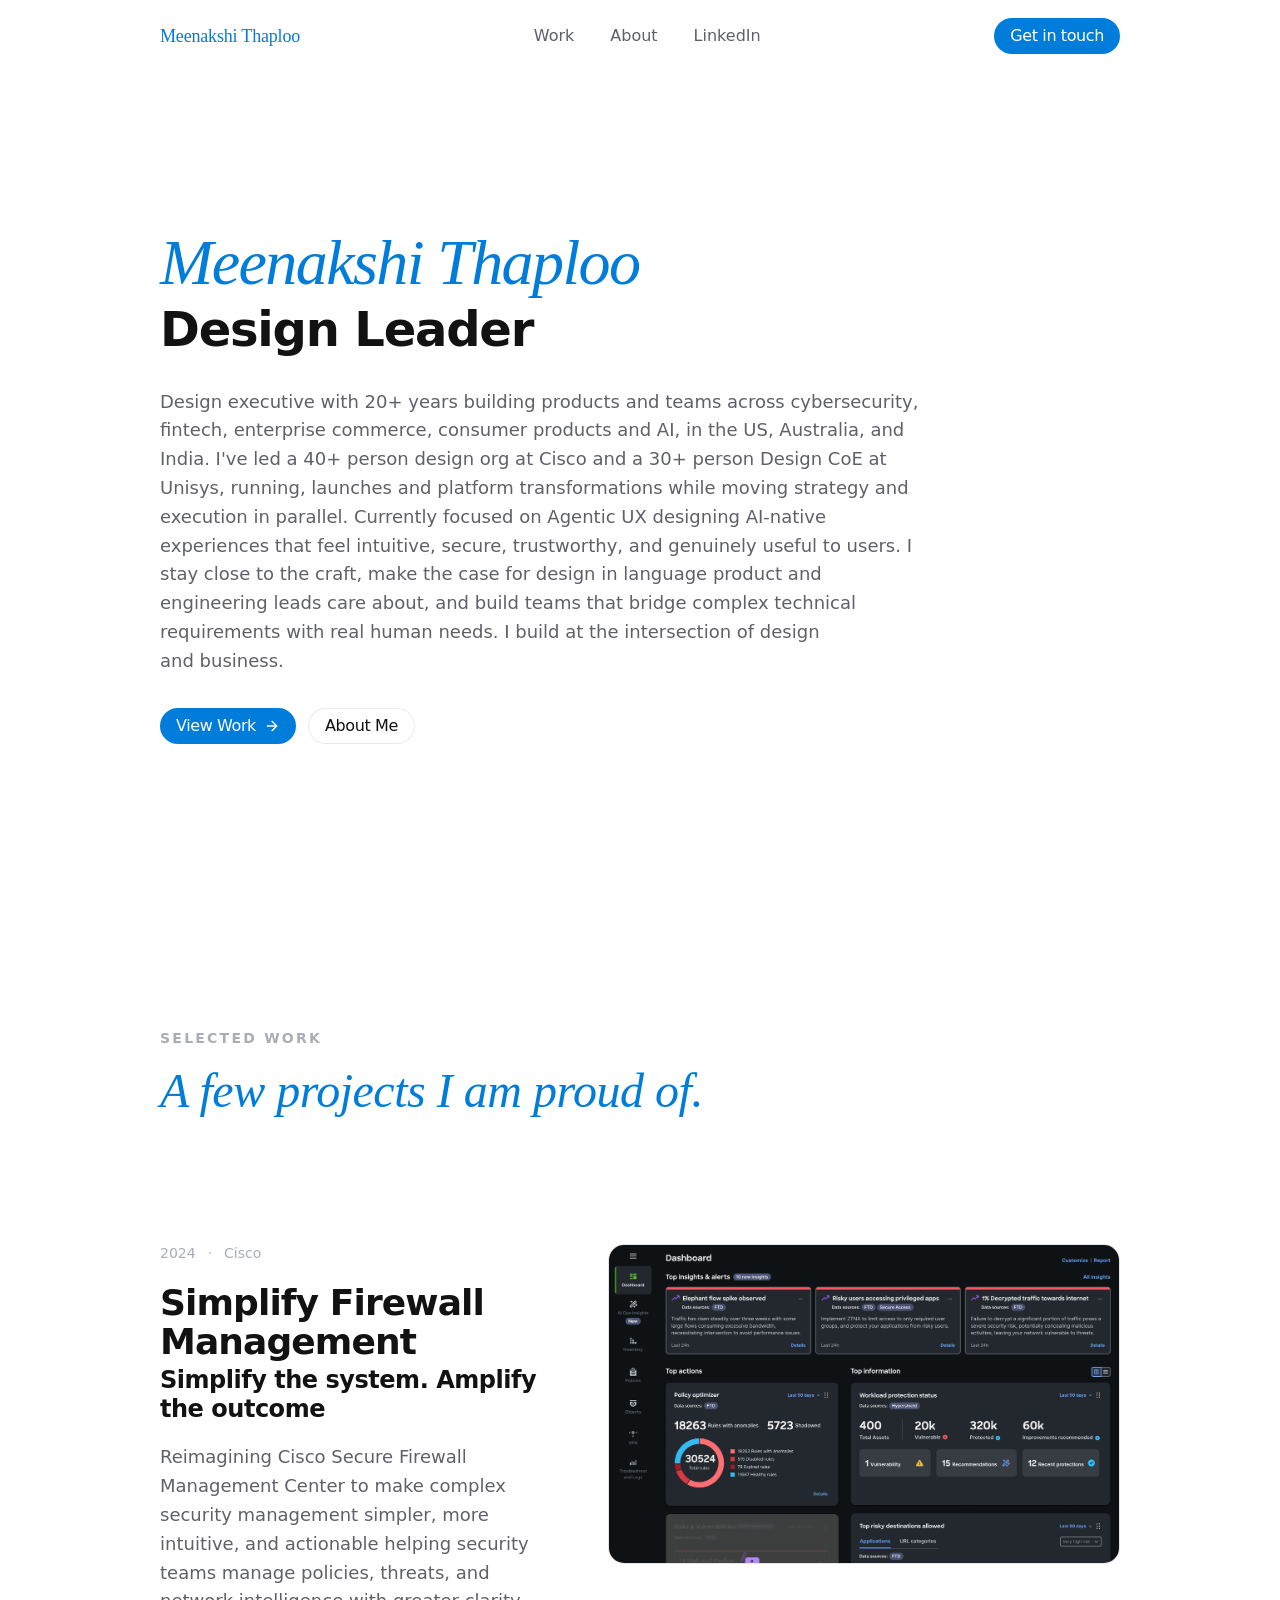
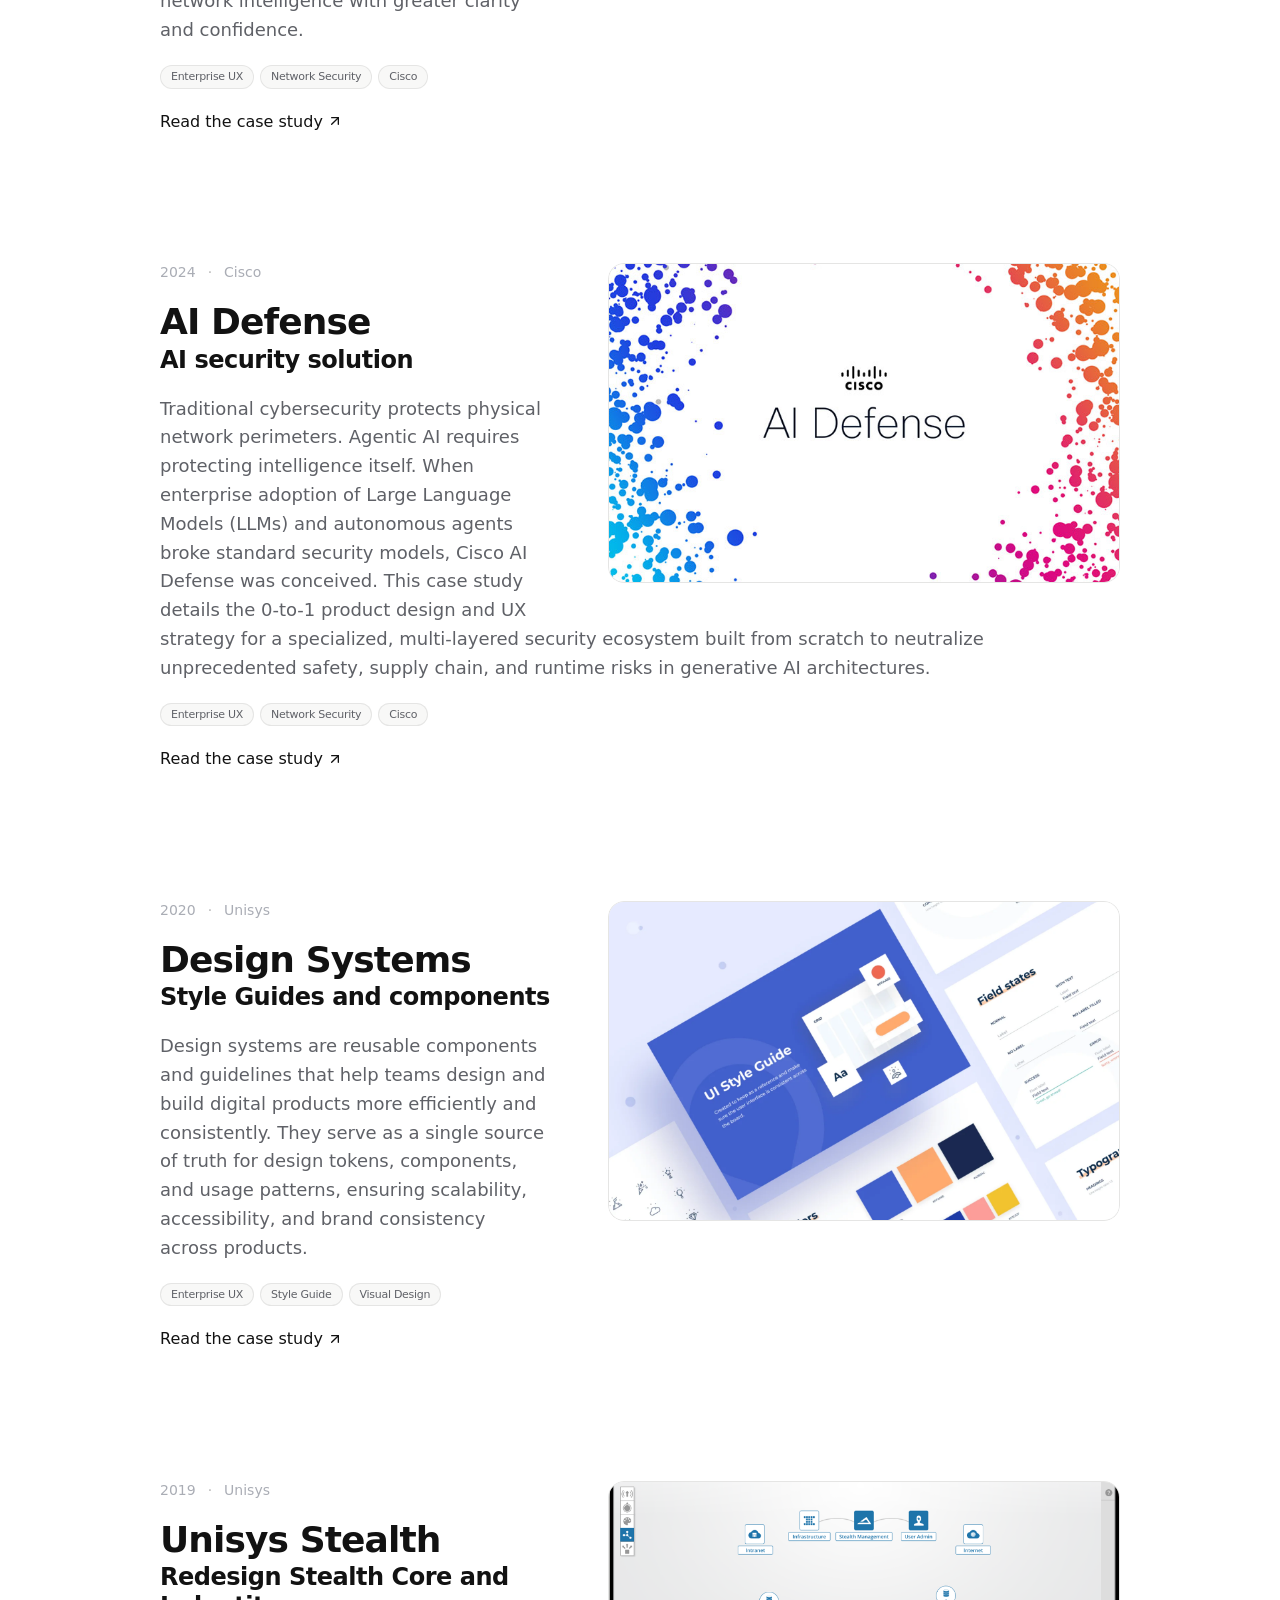
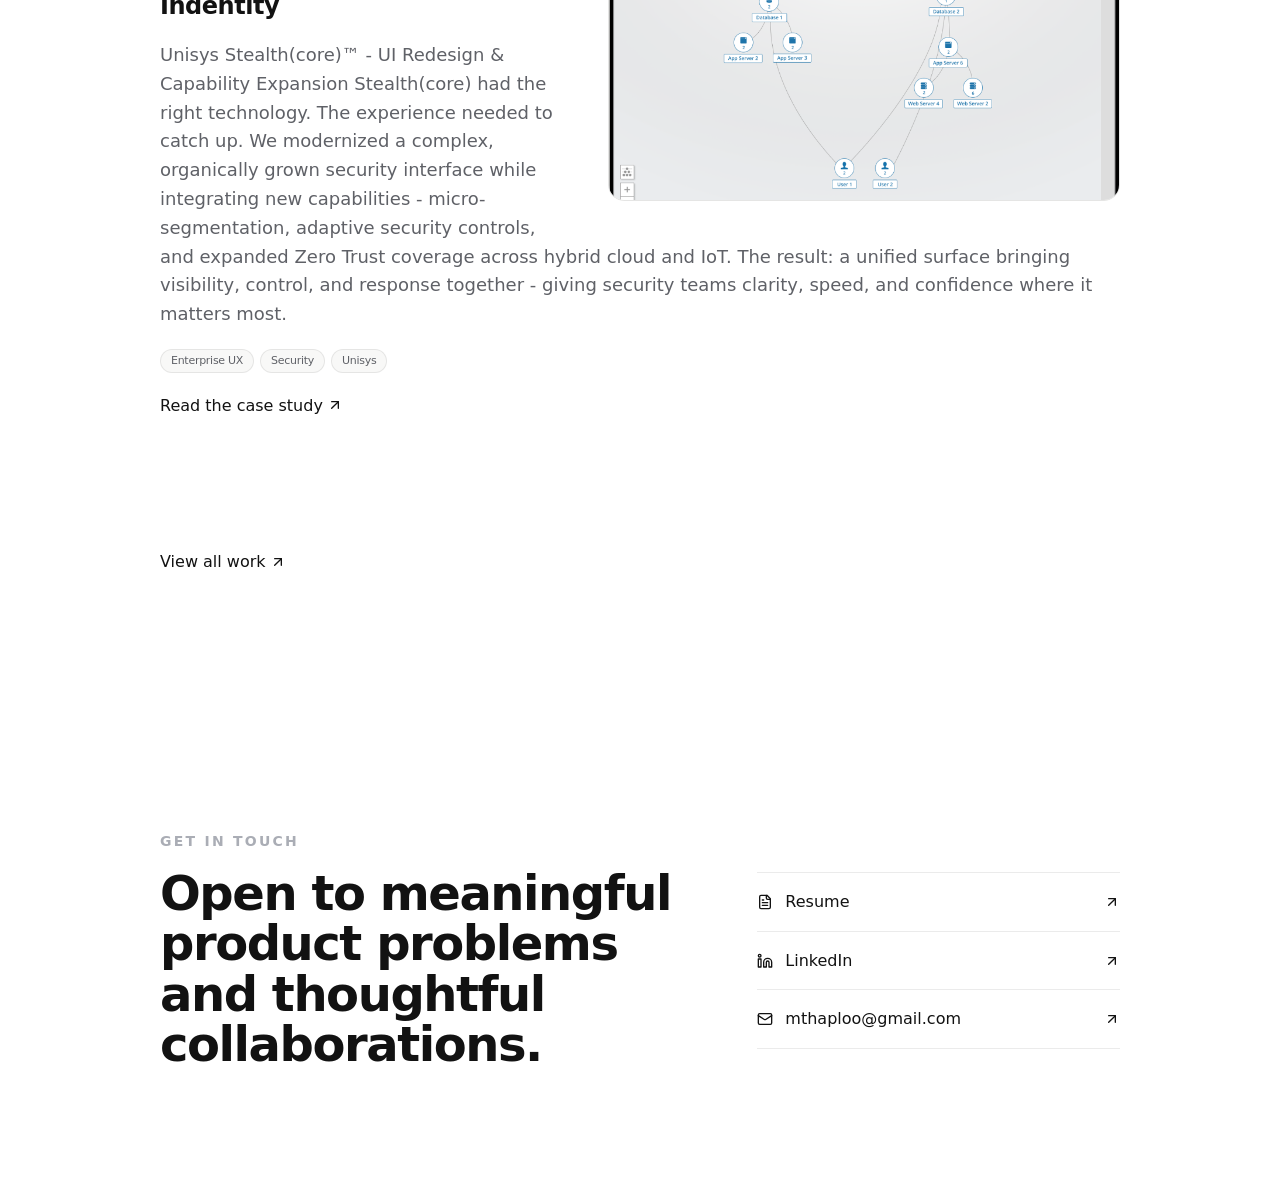
==== commit b2995401: "Site-wide: replace header logo image with non-italic text, shorten About hero heading - Header wordm" ====
--- a/index.html
+++ b/index.html
@@ -110,17 +110,10 @@
             class="group flex items-center"
             href="./index.html"
           >
-            <img
-              alt="Meenakshi"
-              class="h-5 w-auto select-none transition-transform duration-500 group-hover:scale-[1.03] md:h-6"
-              data-nimg="1"
-              decoding="async"
-              height="33"
-              src="./media/images/profile-name.png"
-              srcset="./media/images/profile-name.png 1x, ./media/images/profile-name.png 2x"
-              style="color: transparent"
-              width="66"
-            />
+            <span
+              class="select-none transition-transform duration-500 group-hover:scale-[1.03]"
+              style="display: inline-block; font-family: var(--font-serif), Georgia, serif; font-style: normal; font-weight: 500; font-size: clamp(1rem, 1.6vw, 1.125rem); line-height: 1; letter-spacing: -0.01em; color: hsl(var(--accent));"
+            >Meenakshi Thaploo</span>
           </a>
         </div>
         <nav aria-label="Primary" class="hidden items-center gap-1 md:flex">
